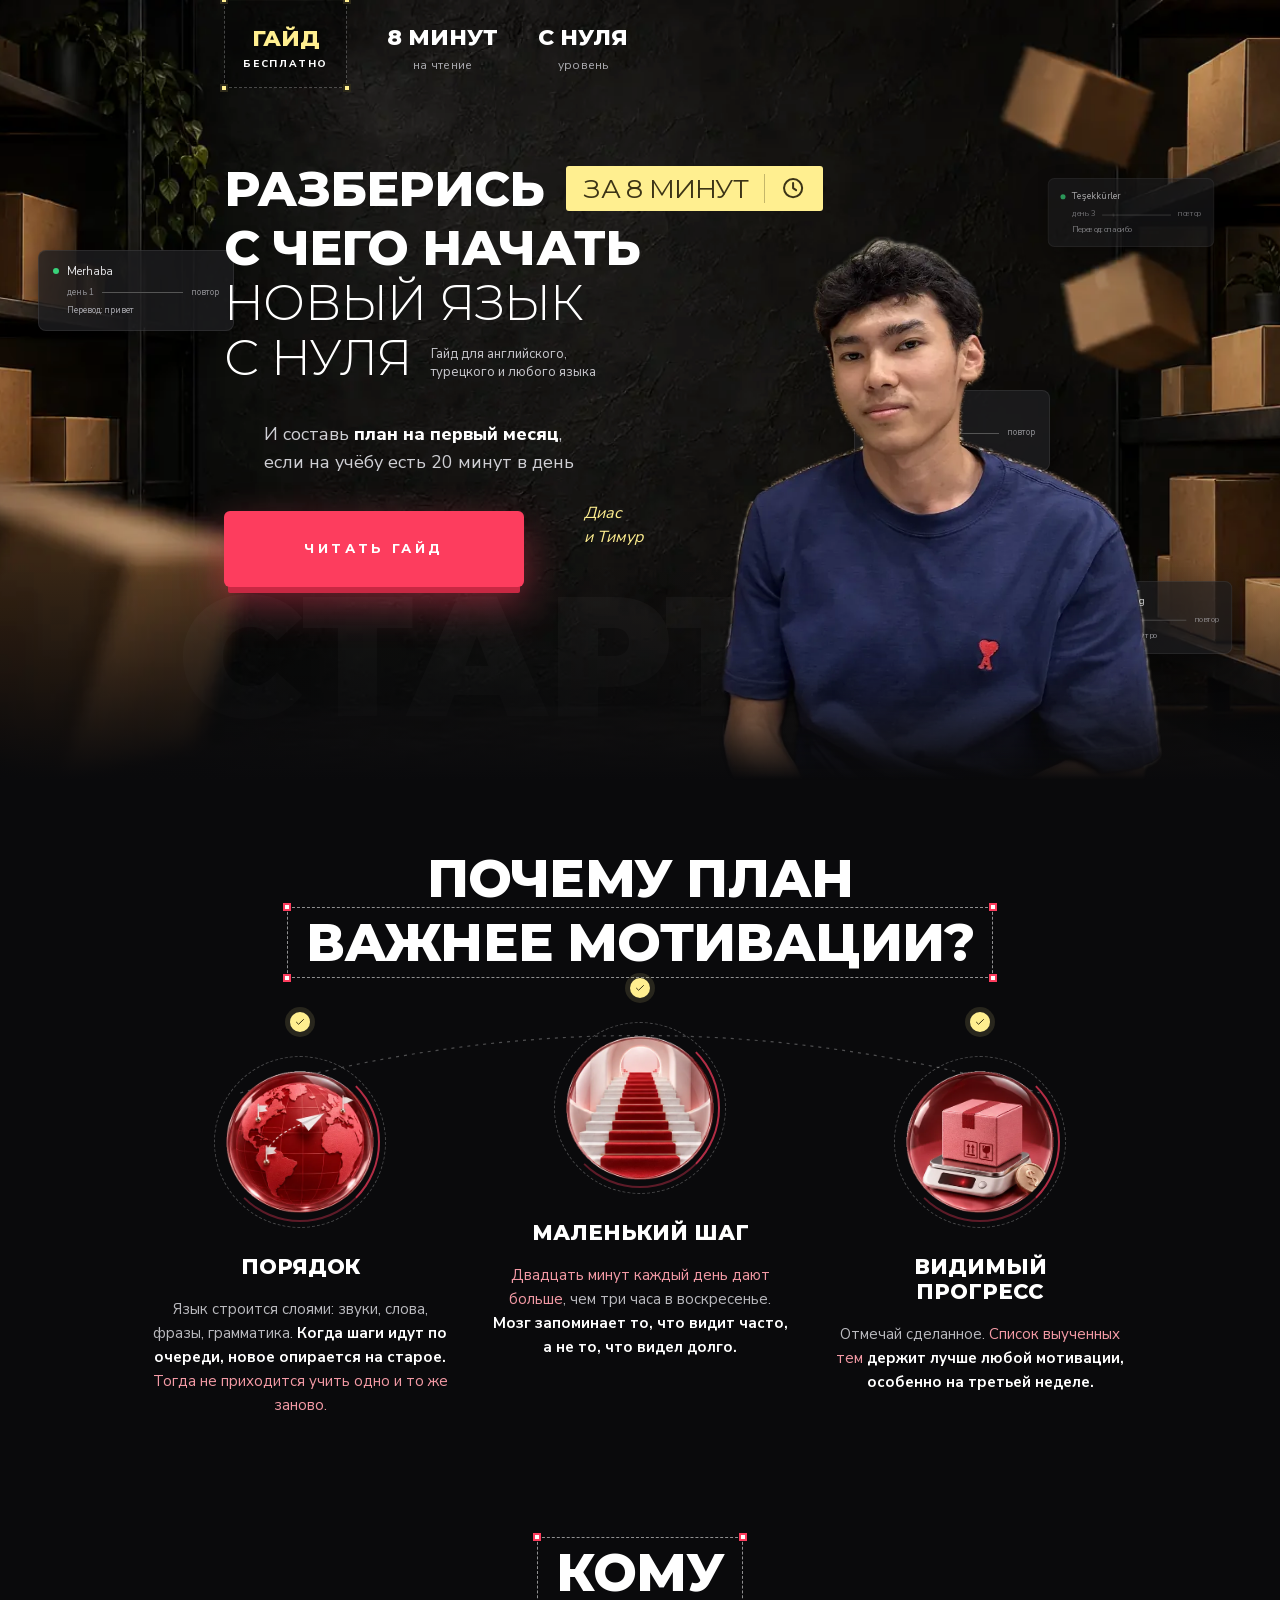
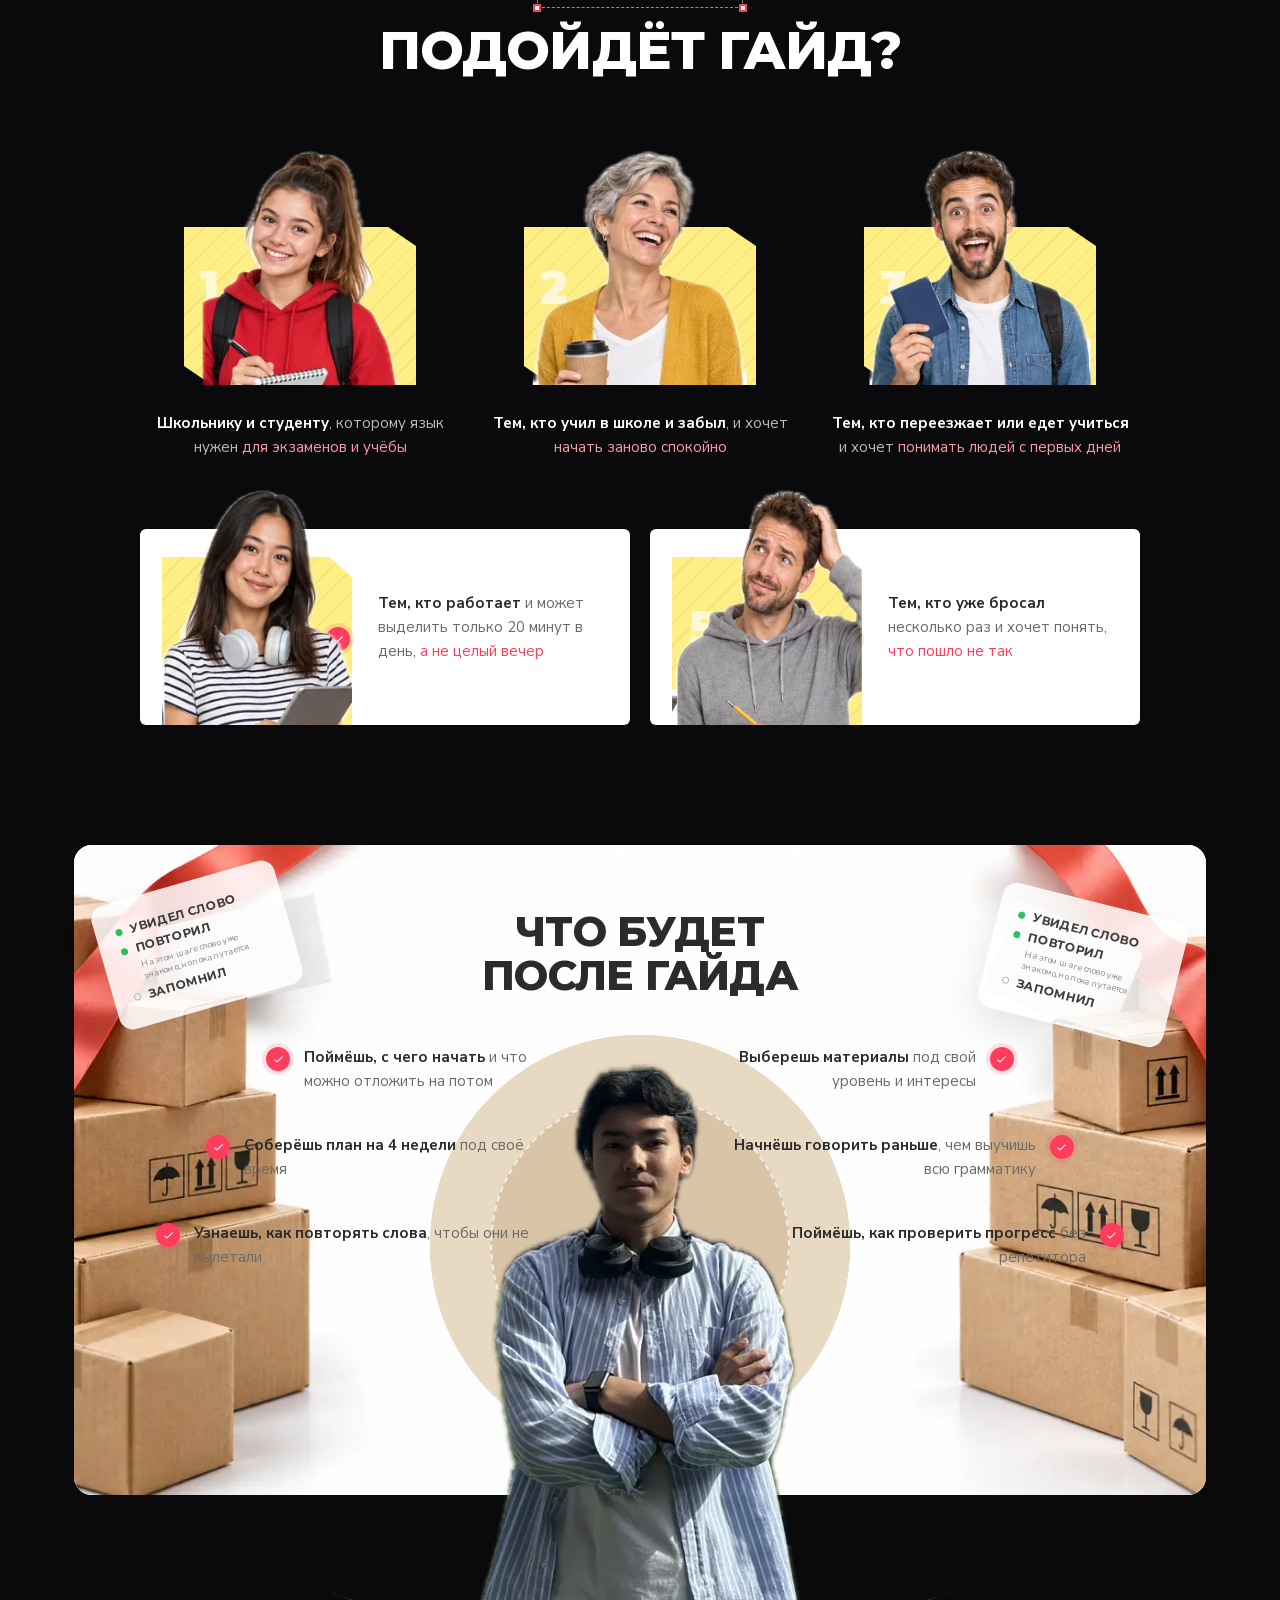
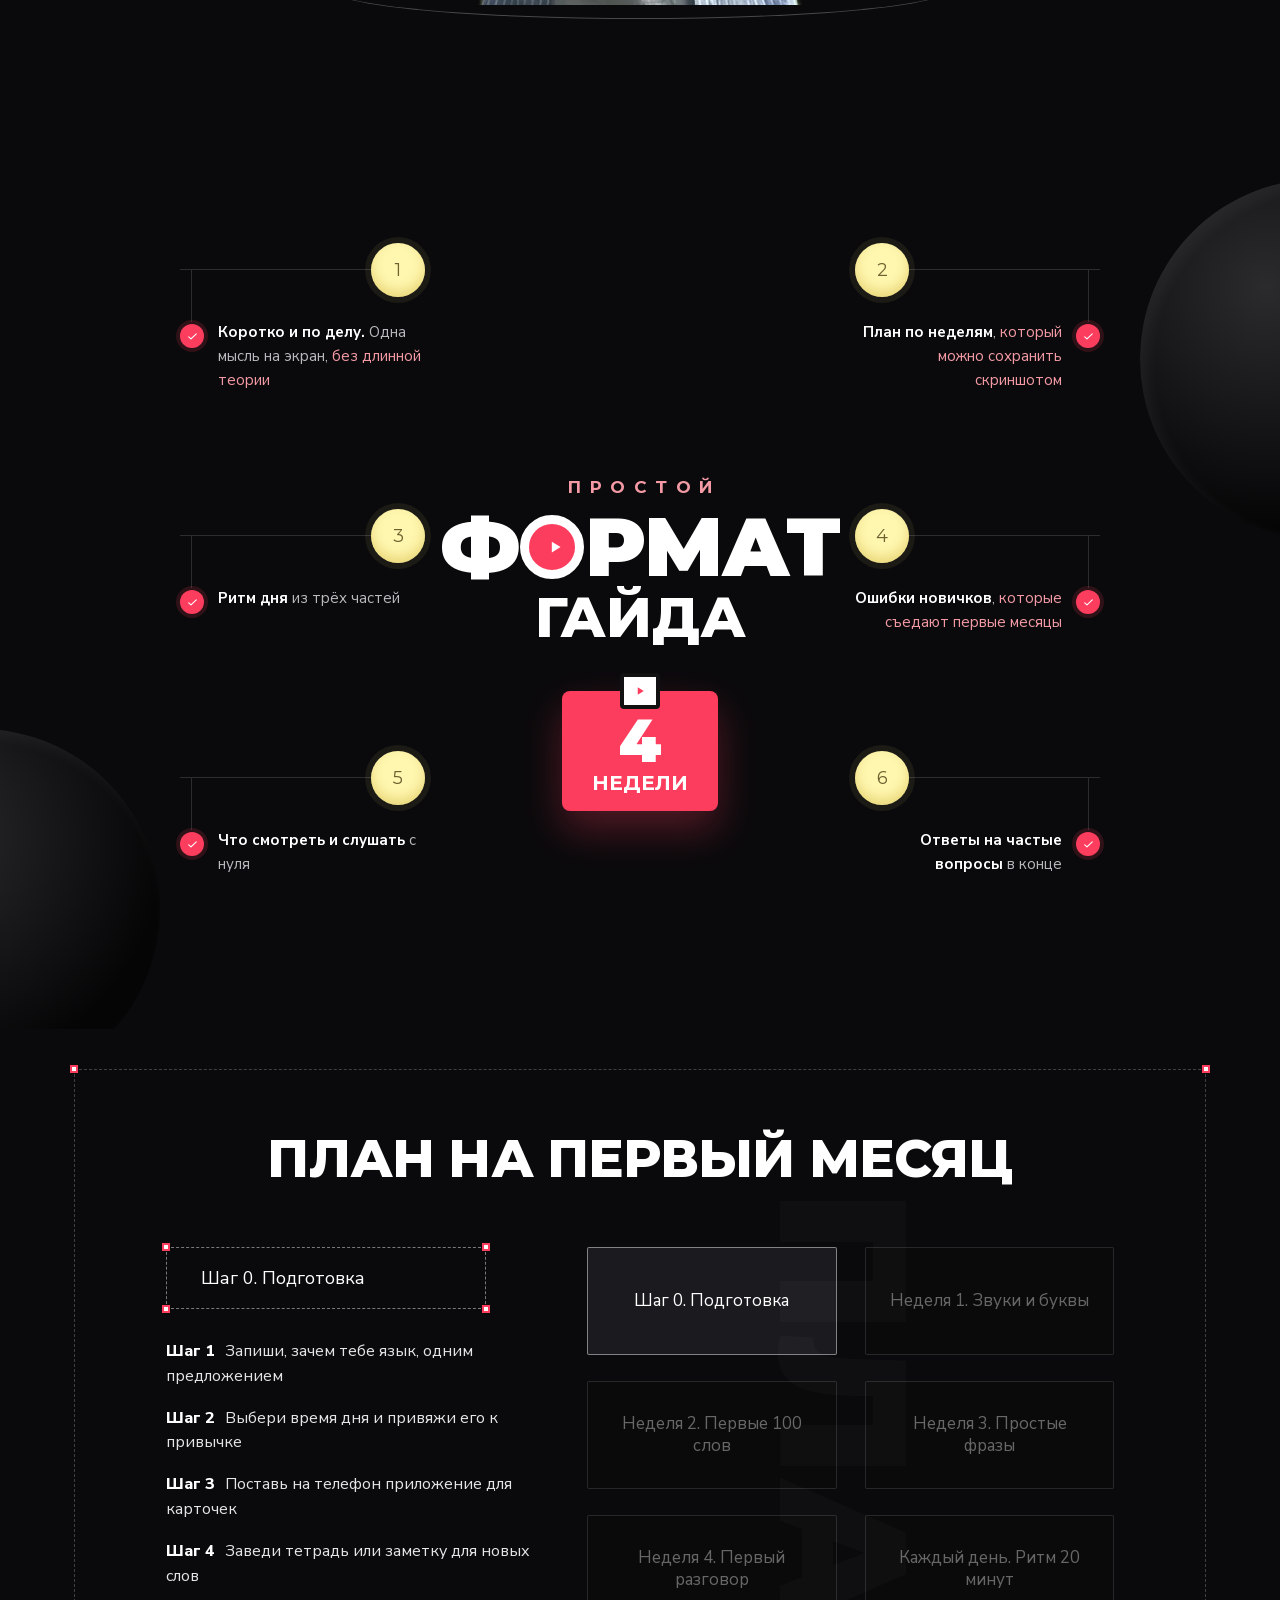
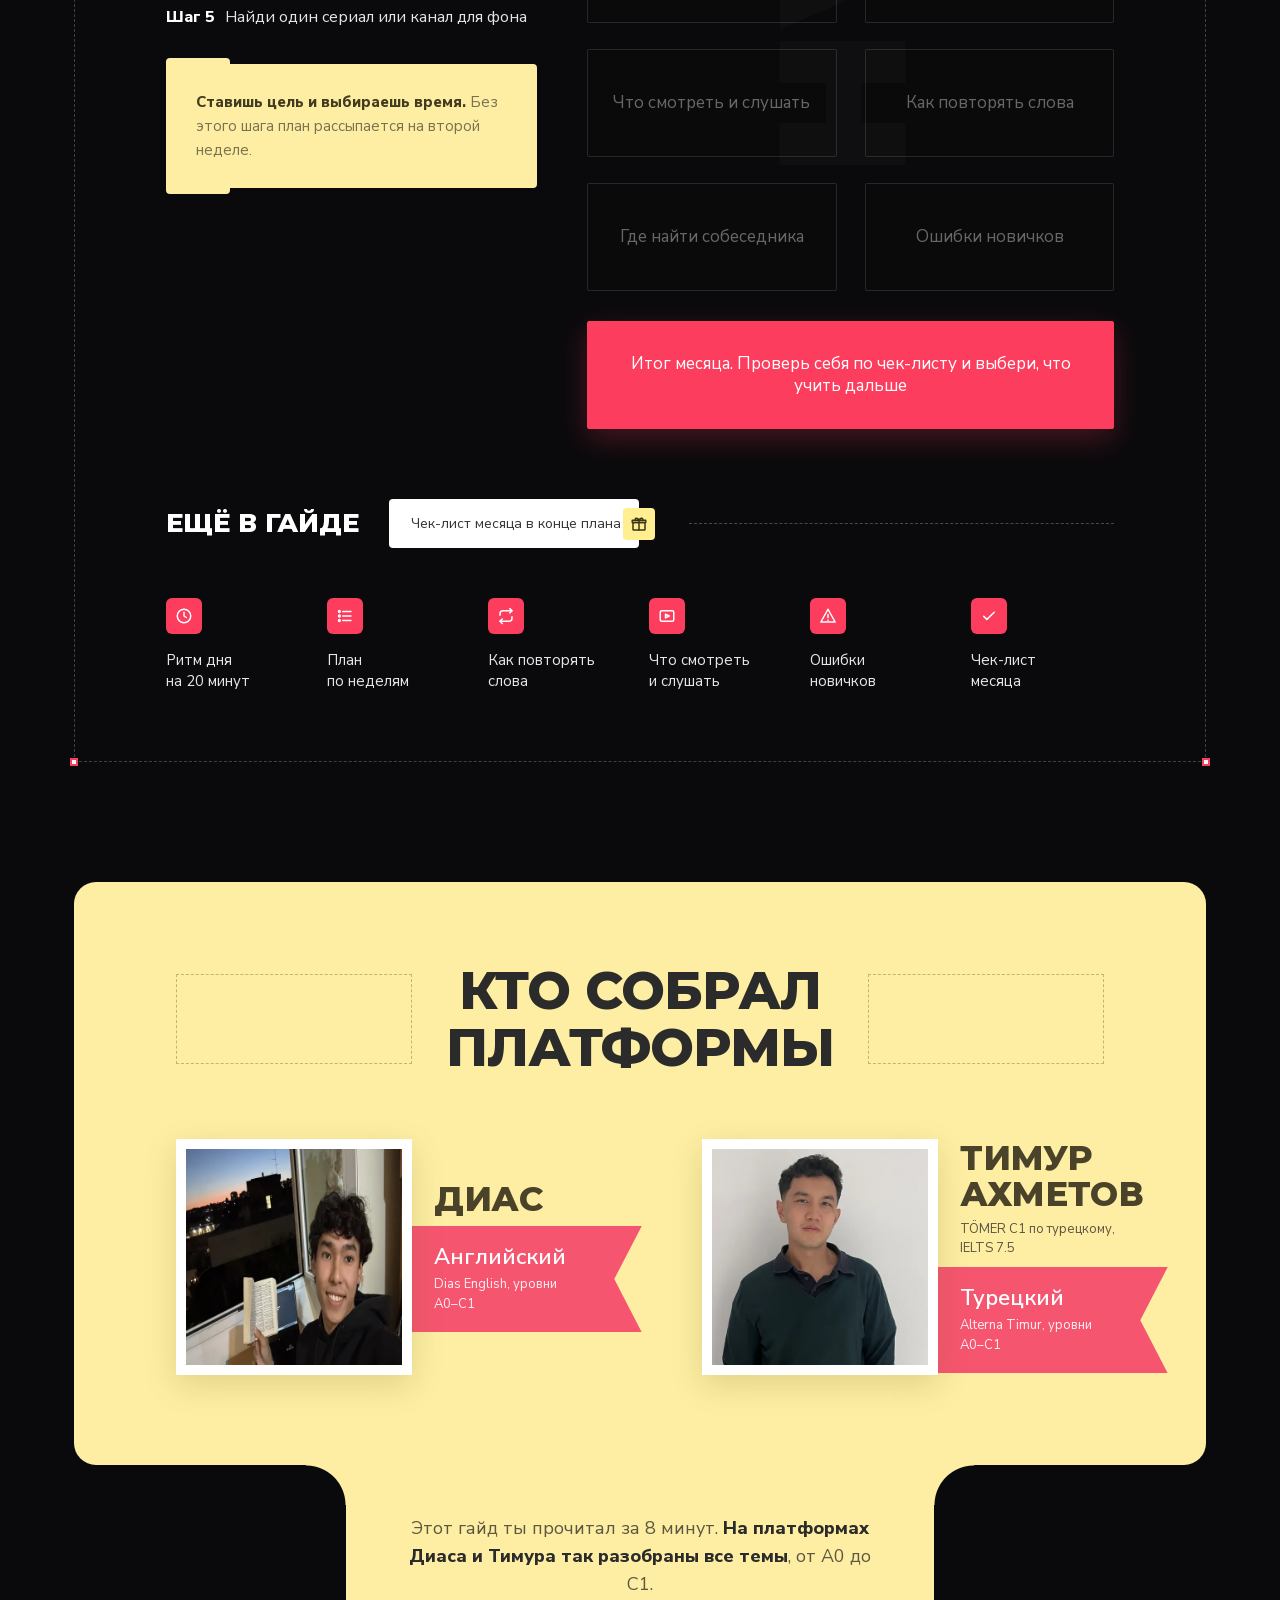
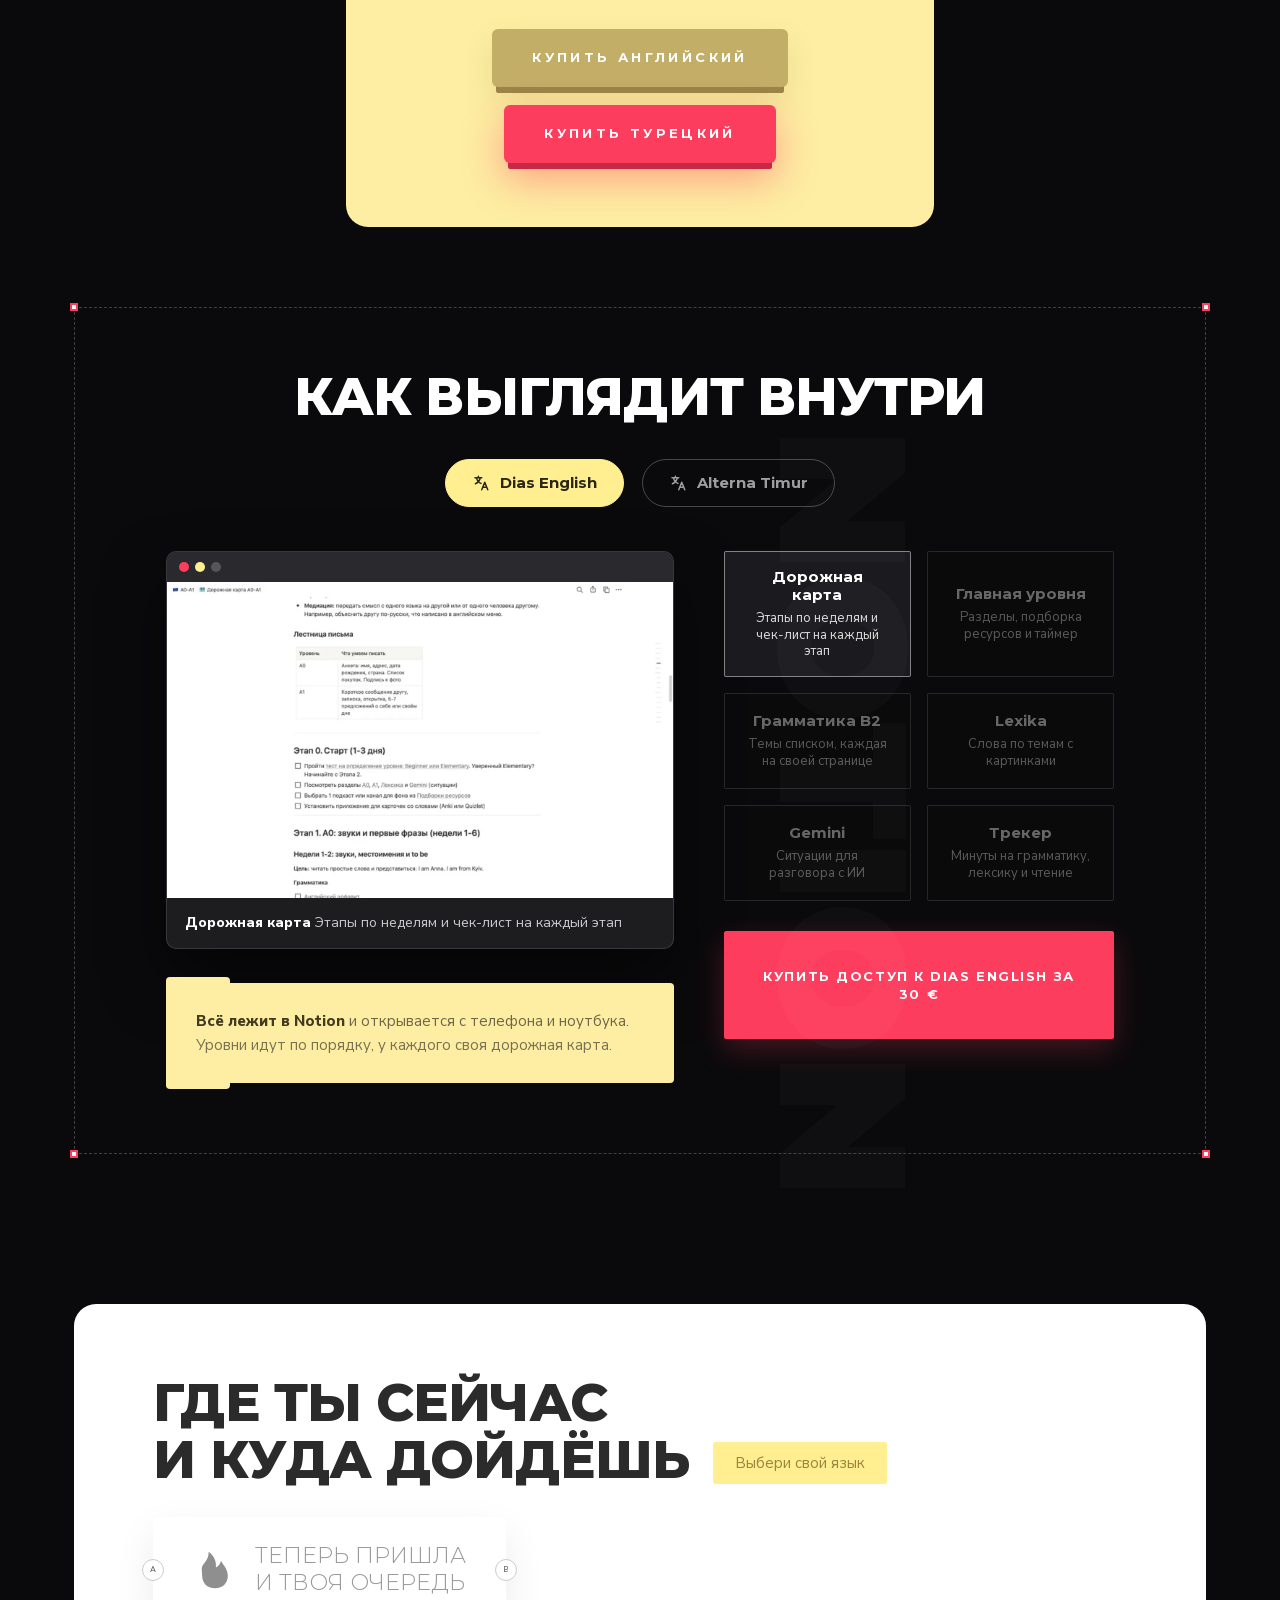
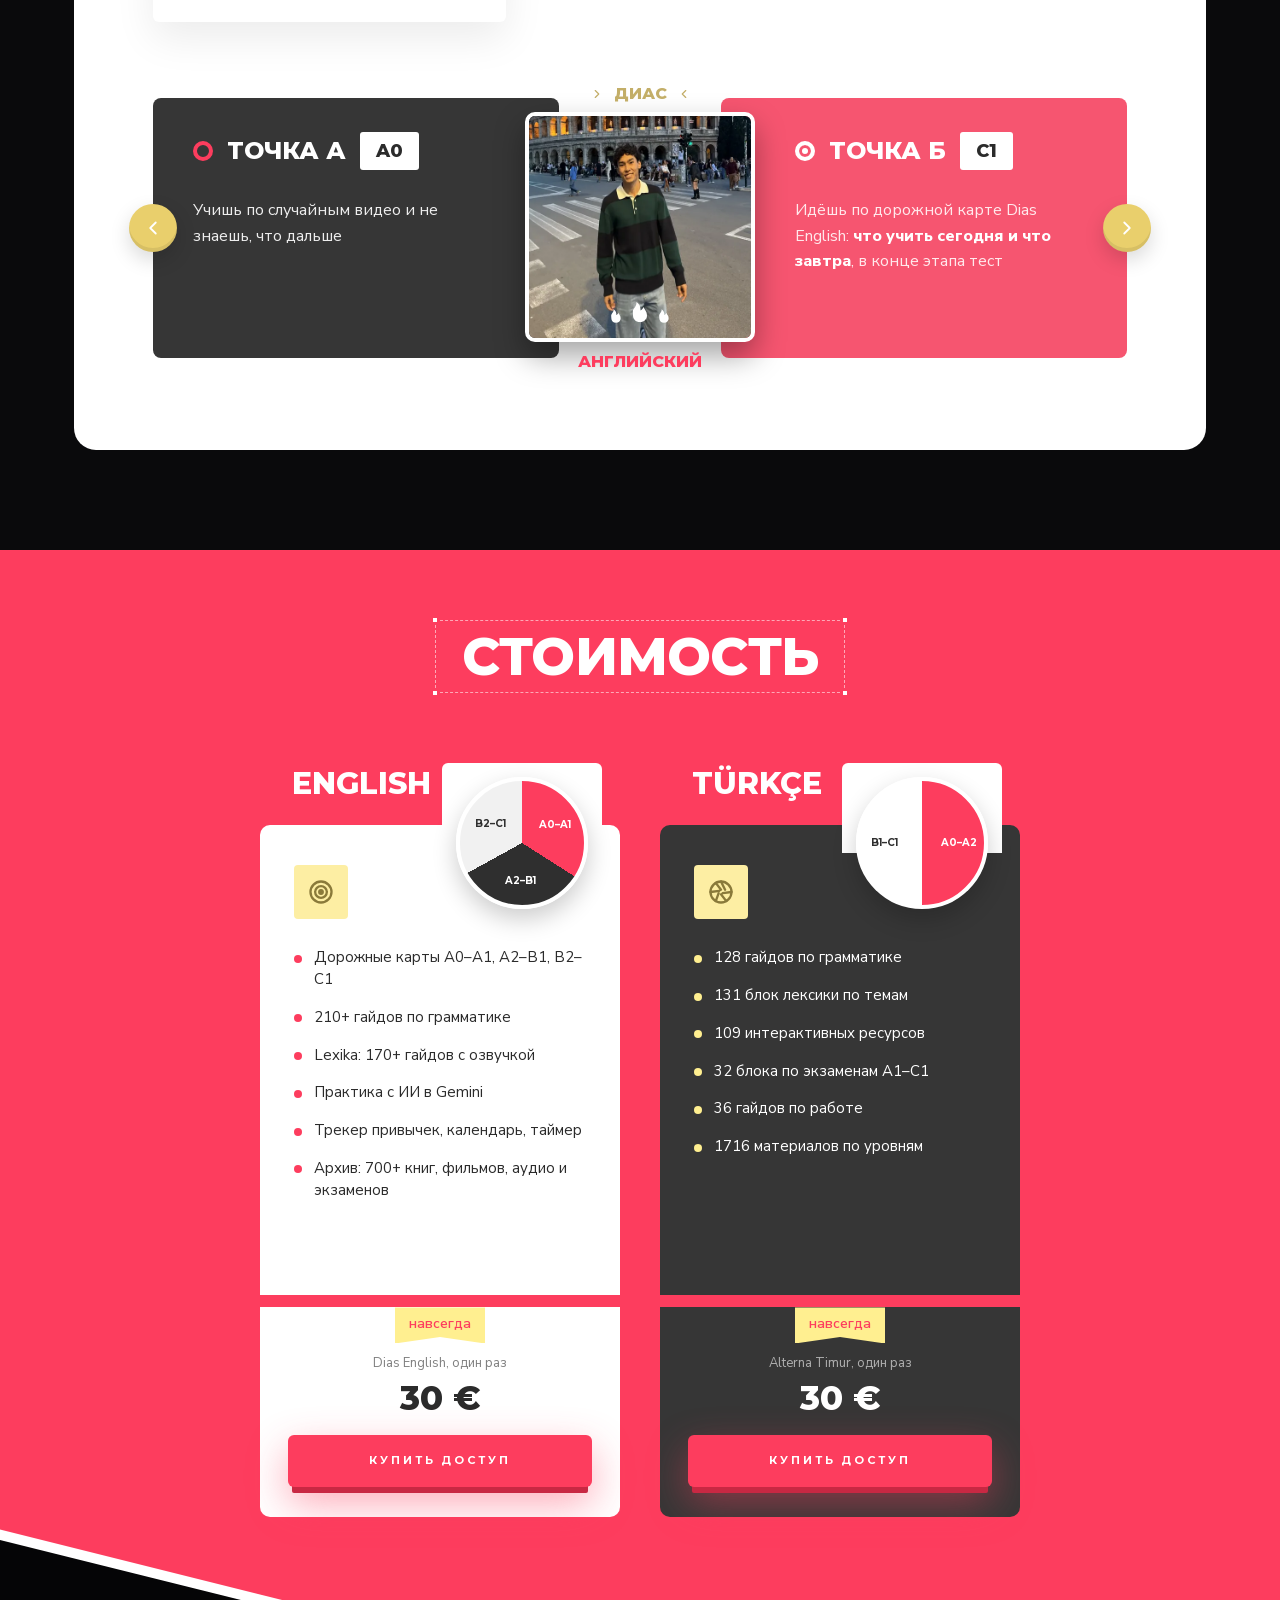
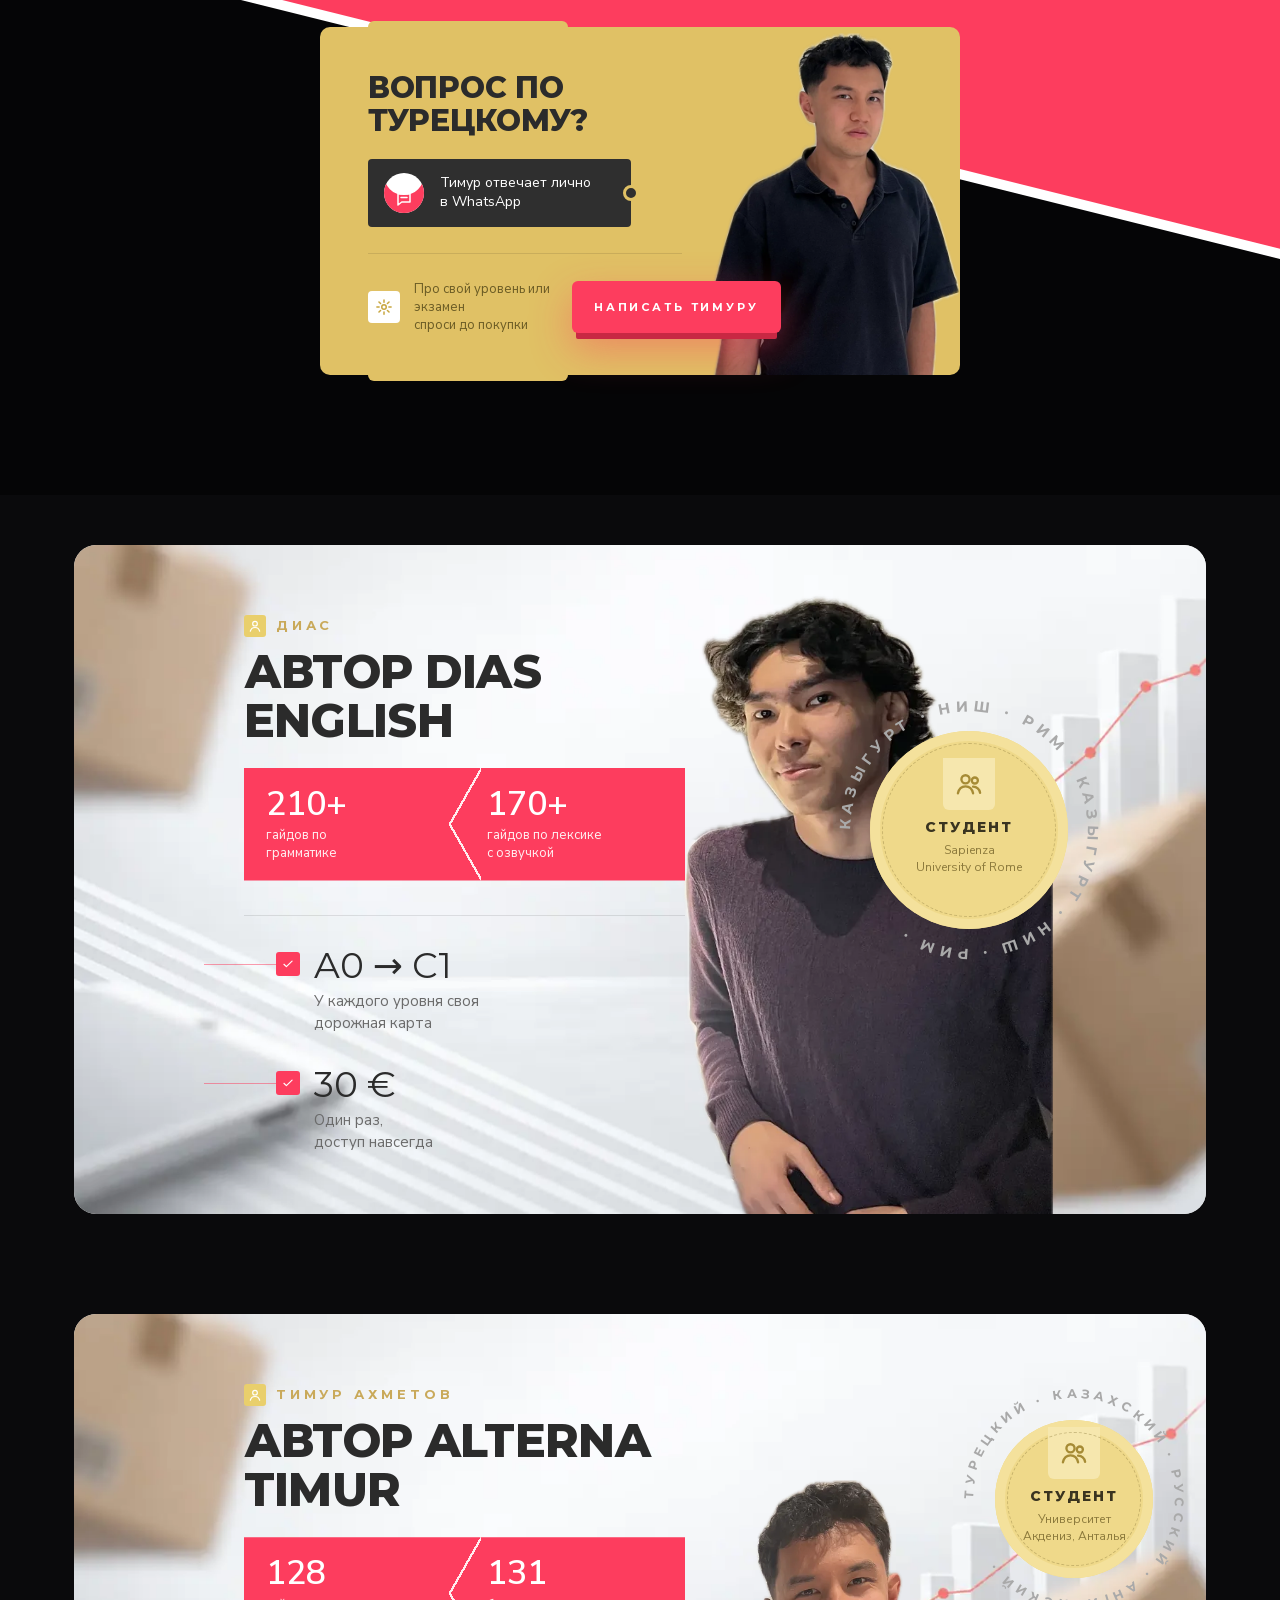
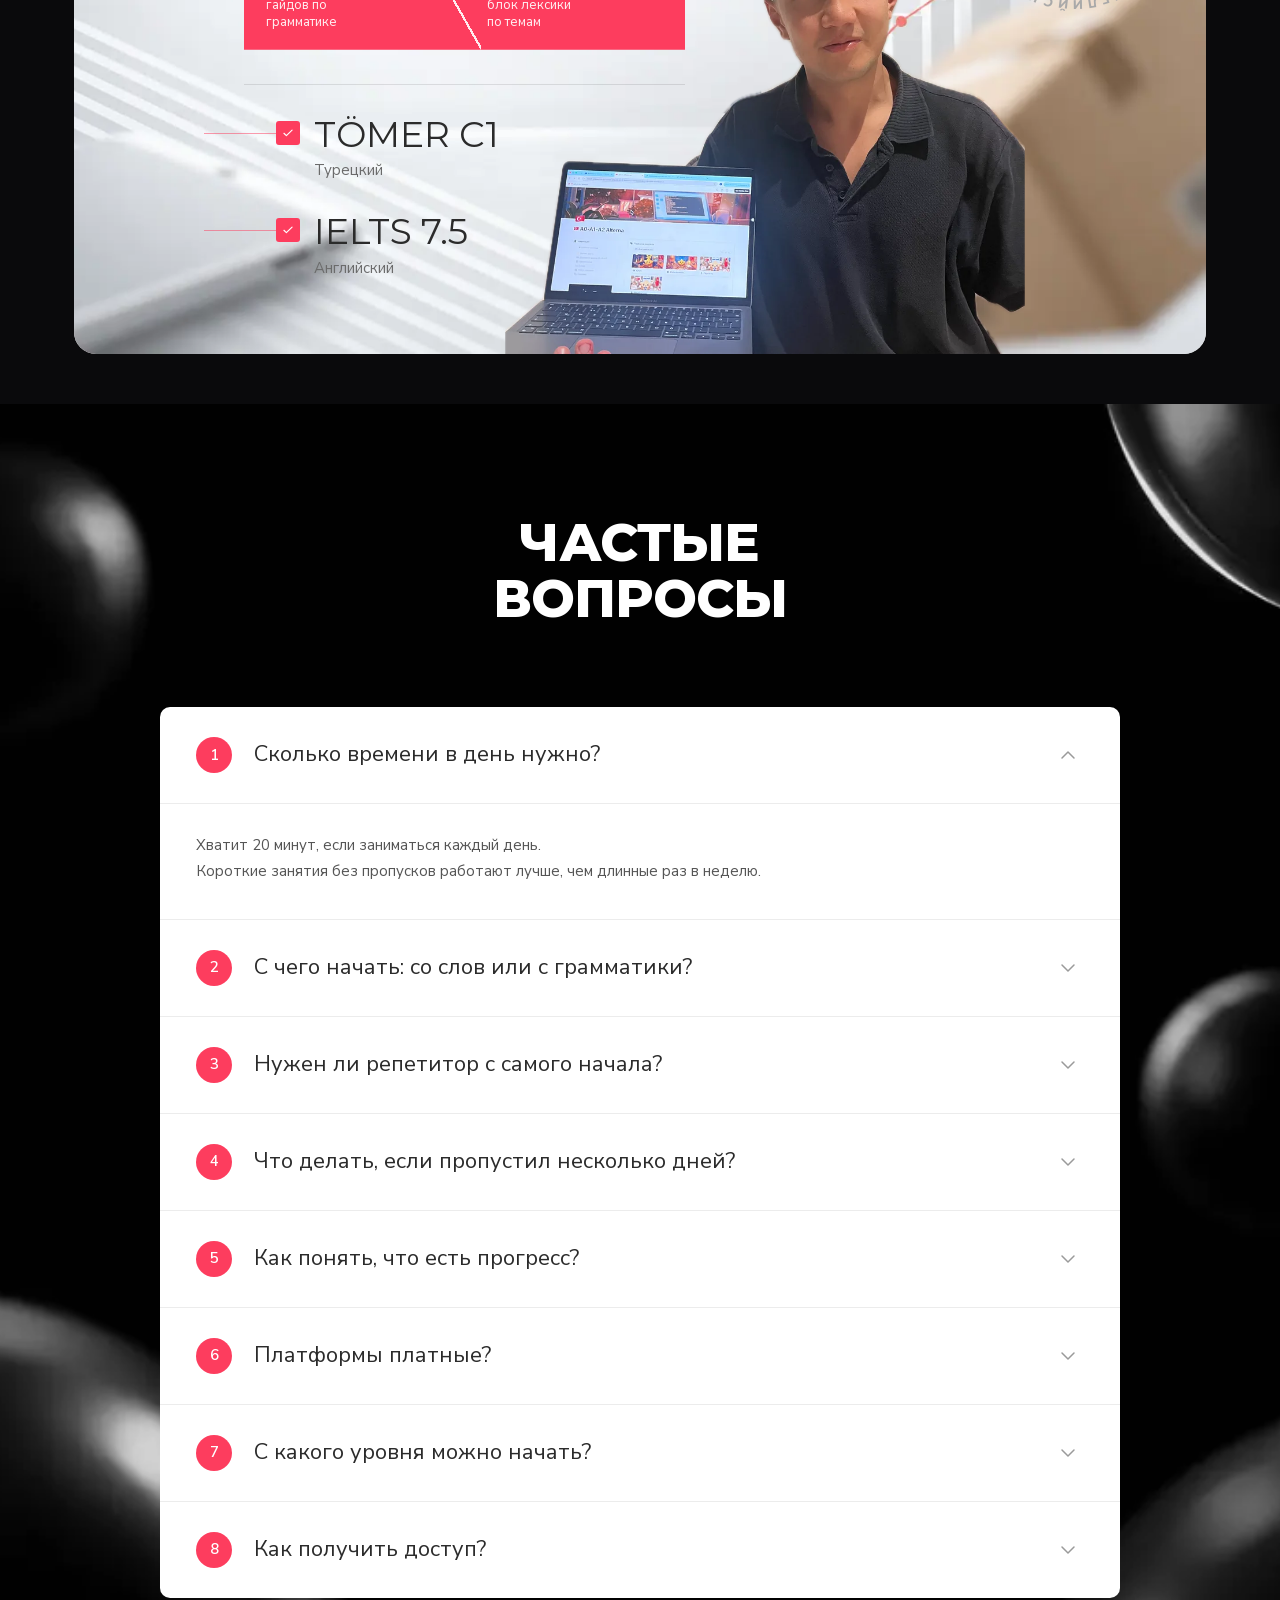
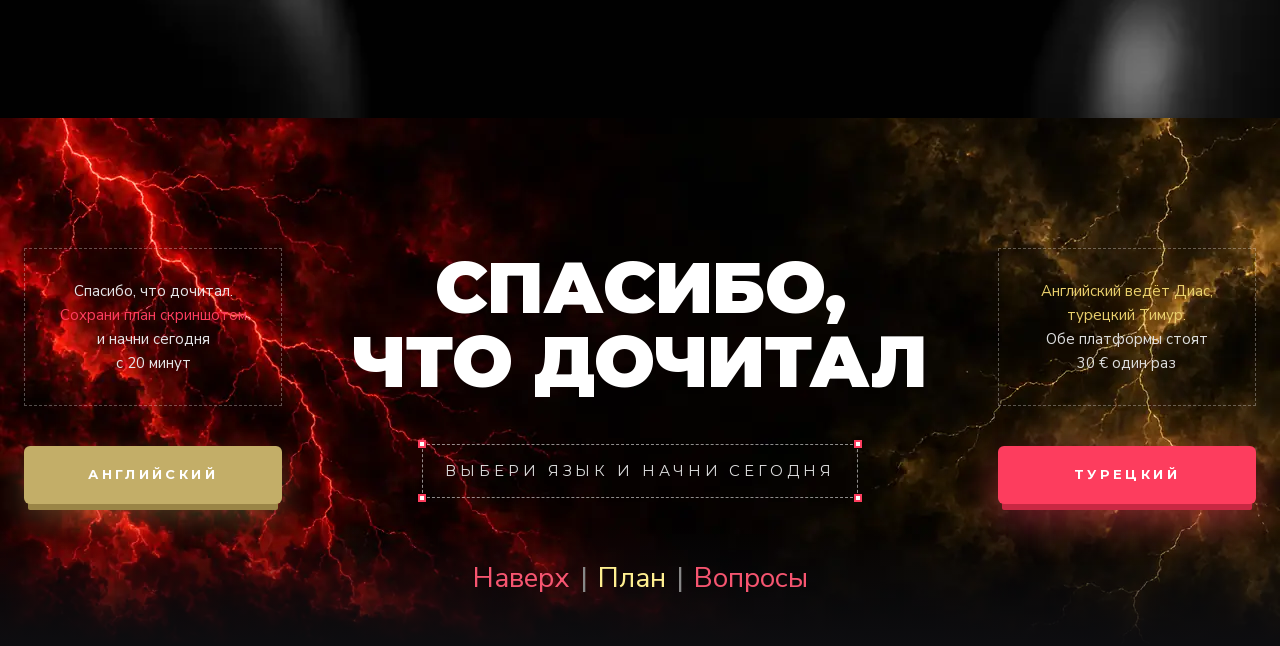
==== index.html @ 44f3247a "Сайт №03: шаблон гайда по дизайну E-commerce, две версии (с рекламой Dias English и Alterna Timur и " ====
<!doctype html>
<html lang="ru">
<head>
<meta charset="utf-8">
<meta name="viewport" content="width=device-width, initial-scale=1, viewport-fit=cover">
<title>С чего начать новый язык с нуля: план на первый месяц</title>
<meta name="description" content="Короткий гайд: с чего начать язык с нуля, план на 4 недели, ритм на 20 минут в день и ошибки новичков.">
<meta name="theme-color" content="#0a0a0c">
<meta property="og:title" content="С чего начать новый язык с нуля">
<meta property="og:description" content="План на первый месяц и ритм на 20 минут в день.">
<meta property="og:image" content="media/hero-bg.webp">
<link rel="icon" href="data:image/svg+xml,%3Csvg xmlns='http://www.w3.org/2000/svg' viewBox='0 0 32 32'%3E%3Crect width='32' height='32' rx='7' fill='%23fd3d5e'/%3E%3Cpath d='M12 9l11 7-11 7z' fill='%23fff'/%3E%3C/svg%3E">
<link rel="preload" href="assets/fonts/Montserrat-800-cyrillic.woff2" as="font" type="font/woff2" crossorigin>
<link rel="preload" href="media/hero-bg.webp" as="image">
<link rel="stylesheet" href="assets/fonts.css">
<link rel="stylesheet" href="assets/style.css">
</head>
<body>
<main id="app"></main>
<noscript><p style="padding:40px;text-align:center">Для этой страницы нужен JavaScript.</p></noscript>
<script>window.SITE_MODE = 'full'; window.SITE_BASE = '';</script>
<script src="content.js" defer></script>
<script src="assets/app.js" defer></script>
</body>
</html>
---- assets/fonts.css ----
@font-face{font-family:'Montserrat';font-style:normal;font-weight:300;font-display:swap;src:url(fonts/Montserrat-300-cyrillic.woff2) format('woff2');unicode-range:U+0301, U+0400-045F, U+0490-0491, U+04B0-04B1, U+2116;}
@font-face{font-family:'Montserrat';font-style:normal;font-weight:300;font-display:swap;src:url(fonts/Montserrat-300-latin.woff2) format('woff2');unicode-range:U+0000-00FF, U+0131, U+0152-0153, U+02BB-02BC, U+02C6, U+02DA, U+02DC, U+0304, U+0308, U+0329, U+2000-206F, U+20AC, U+2122, U+2191, U+2193, U+2212, U+2215, U+FEFF, U+FFFD;}
@font-face{font-family:'Montserrat';font-style:normal;font-weight:400;font-display:swap;src:url(fonts/Montserrat-400-cyrillic.woff2) format('woff2');unicode-range:U+0301, U+0400-045F, U+0490-0491, U+04B0-04B1, U+2116;}
@font-face{font-family:'Montserrat';font-style:normal;font-weight:400;font-display:swap;src:url(fonts/Montserrat-400-latin.woff2) format('woff2');unicode-range:U+0000-00FF, U+0131, U+0152-0153, U+02BB-02BC, U+02C6, U+02DA, U+02DC, U+0304, U+0308, U+0329, U+2000-206F, U+20AC, U+2122, U+2191, U+2193, U+2212, U+2215, U+FEFF, U+FFFD;}
@font-face{font-family:'Montserrat';font-style:normal;font-weight:700;font-display:swap;src:url(fonts/Montserrat-700-cyrillic.woff2) format('woff2');unicode-range:U+0301, U+0400-045F, U+0490-0491, U+04B0-04B1, U+2116;}
@font-face{font-family:'Montserrat';font-style:normal;font-weight:700;font-display:swap;src:url(fonts/Montserrat-700-latin.woff2) format('woff2');unicode-range:U+0000-00FF, U+0131, U+0152-0153, U+02BB-02BC, U+02C6, U+02DA, U+02DC, U+0304, U+0308, U+0329, U+2000-206F, U+20AC, U+2122, U+2191, U+2193, U+2212, U+2215, U+FEFF, U+FFFD;}
@font-face{font-family:'Montserrat';font-style:normal;font-weight:800;font-display:swap;src:url(fonts/Montserrat-800-cyrillic.woff2) format('woff2');unicode-range:U+0301, U+0400-045F, U+0490-0491, U+04B0-04B1, U+2116;}
@font-face{font-family:'Montserrat';font-style:normal;font-weight:800;font-display:swap;src:url(fonts/Montserrat-800-latin.woff2) format('woff2');unicode-range:U+0000-00FF, U+0131, U+0152-0153, U+02BB-02BC, U+02C6, U+02DA, U+02DC, U+0304, U+0308, U+0329, U+2000-206F, U+20AC, U+2122, U+2191, U+2193, U+2212, U+2215, U+FEFF, U+FFFD;}
@font-face{font-family:'Montserrat';font-style:normal;font-weight:900;font-display:swap;src:url(fonts/Montserrat-900-cyrillic.woff2) format('woff2');unicode-range:U+0301, U+0400-045F, U+0490-0491, U+04B0-04B1, U+2116;}
@font-face{font-family:'Montserrat';font-style:normal;font-weight:900;font-display:swap;src:url(fonts/Montserrat-900-latin.woff2) format('woff2');unicode-range:U+0000-00FF, U+0131, U+0152-0153, U+02BB-02BC, U+02C6, U+02DA, U+02DC, U+0304, U+0308, U+0329, U+2000-206F, U+20AC, U+2122, U+2191, U+2193, U+2212, U+2215, U+FEFF, U+FFFD;}
@font-face{font-family:'Nunito Sans';font-style:normal;font-weight:400;font-display:swap;src:url(fonts/NunitoSans-400-cyrillic.woff2) format('woff2');unicode-range:U+0301, U+0400-045F, U+0490-0491, U+04B0-04B1, U+2116;}
@font-face{font-family:'Nunito Sans';font-style:normal;font-weight:400;font-display:swap;src:url(fonts/NunitoSans-400-latin.woff2) format('woff2');unicode-range:U+0000-00FF, U+0131, U+0152-0153, U+02BB-02BC, U+02C6, U+02DA, U+02DC, U+0304, U+0308, U+0329, U+2000-206F, U+20AC, U+2122, U+2191, U+2193, U+2212, U+2215, U+FEFF, U+FFFD;}
@font-face{font-family:'Nunito Sans';font-style:normal;font-weight:600;font-display:swap;src:url(fonts/NunitoSans-600-cyrillic.woff2) format('woff2');unicode-range:U+0301, U+0400-045F, U+0490-0491, U+04B0-04B1, U+2116;}
@font-face{font-family:'Nunito Sans';font-style:normal;font-weight:600;font-display:swap;src:url(fonts/NunitoSans-600-latin.woff2) format('woff2');unicode-range:U+0000-00FF, U+0131, U+0152-0153, U+02BB-02BC, U+02C6, U+02DA, U+02DC, U+0304, U+0308, U+0329, U+2000-206F, U+20AC, U+2122, U+2191, U+2193, U+2212, U+2215, U+FEFF, U+FFFD;}
@font-face{font-family:'Nunito Sans';font-style:normal;font-weight:700;font-display:swap;src:url(fonts/NunitoSans-700-cyrillic.woff2) format('woff2');unicode-range:U+0301, U+0400-045F, U+0490-0491, U+04B0-04B1, U+2116;}
@font-face{font-family:'Nunito Sans';font-style:normal;font-weight:700;font-display:swap;src:url(fonts/NunitoSans-700-latin.woff2) format('woff2');unicode-range:U+0000-00FF, U+0131, U+0152-0153, U+02BB-02BC, U+02C6, U+02DA, U+02DC, U+0304, U+0308, U+0329, U+2000-206F, U+20AC, U+2122, U+2191, U+2193, U+2212, U+2215, U+FEFF, U+FFFD;}
@font-face{font-family:'Nunito Sans';font-style:normal;font-weight:800;font-display:swap;src:url(fonts/NunitoSans-800-cyrillic.woff2) format('woff2');unicode-range:U+0301, U+0400-045F, U+0490-0491, U+04B0-04B1, U+2116;}
@font-face{font-family:'Nunito Sans';font-style:normal;font-weight:800;font-display:swap;src:url(fonts/NunitoSans-800-latin.woff2) format('woff2');unicode-range:U+0000-00FF, U+0131, U+0152-0153, U+02BB-02BC, U+02C6, U+02DA, U+02DC, U+0304, U+0308, U+0329, U+2000-206F, U+20AC, U+2122, U+2191, U+2193, U+2212, U+2215, U+FEFF, U+FFFD;}
---- assets/style.css ----
/* Сайт №03. Цвета и шрифты меняются здесь, в :root */
:root {
  --red: #fd3d5e;
  --red-2: #f65570;
  --red-deep: #e8304f;
  --yellow: #ffef90;
  --yellow-soft: #fdeea3;
  --yellow-cube: #fdee86;
  --gold: #c3ae68;
  --gold-2: #e0c165;
  --gold-text: #9a843e;
  --bg: #0a0a0c;
  --bg-2: #111114;
  --card-dark: #363636;
  --ink: #2b2b2b;
  --ink-2: #6b6b6b;
  --muted: #b9b9be;
  --pink: #f39aa5;
  --white: #fff;
  --line: rgba(255, 255, 255, .14);
  --f-head: 'Montserrat', 'Arial Black', system-ui, sans-serif;
  --f-body: 'Nunito Sans', system-ui, -apple-system, 'Segoe UI', sans-serif;
  --radius: 18px;
  --wrap: 1180px;
  --ease: cubic-bezier(.22, .61, .36, 1);
}

*, *::before, *::after { box-sizing: border-box; }
html { -webkit-text-size-adjust: 100%; scroll-padding-top: 16px; }
body {
  margin: 0; background: var(--bg); color: var(--white);
  font: 400 16px/1.55 var(--f-body);
  -webkit-font-smoothing: antialiased; overflow-x: hidden;
}
img { max-width: 100%; height: auto; display: block; }
a { color: inherit; text-decoration: none; }
a:hover, a:focus { text-decoration: none; }
button { font: inherit; color: inherit; cursor: pointer; }
p, h1, h2, h3, ul { margin: 0; }
ul { padding: 0; list-style: none; }
b { font-weight: 800; }
em.hl { font-style: normal; color: var(--pink); }
p, li { hyphens: auto; -webkit-hyphens: auto; overflow-wrap: break-word; }
:focus-visible { outline: 2px solid var(--yellow); outline-offset: 3px; border-radius: 6px; }

[hidden] { display: none !important; }
.wrap { width: 100%; max-width: var(--wrap); margin: 0 auto; padding: 0 24px; position: relative; }
.dark { background: var(--bg); }
.center { text-align: center; }
.ic { width: 1em; height: 1em; fill: none; stroke: currentColor; stroke-width: 2; stroke-linecap: round; stroke-linejoin: round; flex: none; }

/* Заголовки */
.h2 {
  font: 800 clamp(30px, 4.1vw, 54px)/1.08 var(--f-head);
  text-transform: uppercase; letter-spacing: -.015em; color: var(--white);
}
.h2.ink { color: var(--ink); }

/* Пунктирная рамка с маркерами по углам (как выделение в Figma) */
.framed { position: relative; display: inline-block; padding: .12em .34em; border: 1px dashed rgba(255, 255, 255, .55); }
.ink .framed, .framed.ink { border-color: rgba(0, 0, 0, .35); }
.h { position: absolute; width: 8px; height: 8px; background: #fff; border: 2px solid var(--red); }
.hA { left: -5px; top: -5px; } .hB { right: -5px; top: -5px; } .hC { left: -5px; bottom: -5px; } .hD { right: -5px; bottom: -5px; }

/* Кнопки */
.btn {
  display: inline-flex; align-items: center; justify-content: center; text-align: center;
  min-height: 58px; padding: 0 40px; border-radius: 6px;
  font: 700 13px/1.2 var(--f-head); letter-spacing: .26em; text-transform: uppercase;
  transition: transform .25s var(--ease), box-shadow .25s var(--ease), background-color .25s var(--ease), filter .25s var(--ease);
}
.btn span { display: block; }
.btn-red { background: var(--red); color: #fff; box-shadow: 0 10px 0 -4px #c82843, 0 16px 40px rgba(253, 61, 94, .45); }
.btn-red:hover { transform: translateY(-3px); background: #ff5270; box-shadow: 0 13px 0 -4px #c82843, 0 22px 48px rgba(253, 61, 94, .55); }
.btn-gold { background: var(--gold); color: #fff; box-shadow: 0 10px 0 -4px #9a8546, 0 14px 30px rgba(195, 174, 104, .3); }
.btn-gold:hover { transform: translateY(-3px); background: #d2bd77; box-shadow: 0 13px 0 -4px #9a8546, 0 20px 38px rgba(195, 174, 104, .4); }
.btn:active { transform: translateY(1px); }
.btn-big { min-height: 76px; min-width: 300px; }
.btn-sm { min-height: 52px; padding: 0 22px; font-size: 11px; }
.btn-wide { width: 100%; }
.btn-row { display: flex; flex-wrap: wrap; gap: 18px 22px; justify-content: center; }

/* Появление */
.reveal { opacity: 0; transform: translateY(26px); transition: opacity .7s var(--ease) var(--d, 0s), transform .7s var(--ease) var(--d, 0s); }
.reveal.in { opacity: 1; transform: none; }

/* ============ 1. Первый экран ============ */
.hero { position: relative; min-height: 780px; overflow: hidden; background: #0b0b0d; isolation: isolate; }
.hero-bg { position: absolute; inset: 0; z-index: -2; }
.hero-bg img { width: 100%; height: 100%; object-fit: cover; object-position: center; filter: brightness(.82); }
.hero::after { content: ''; position: absolute; left: 0; right: 0; bottom: 0; height: 220px; z-index: -1; background: linear-gradient(transparent, var(--bg)); }
.hero-word { position: absolute; left: 14%; bottom: 40px; z-index: -1; font: 900 170px/1 var(--f-head); text-transform: uppercase; color: rgba(255, 255, 255, .04); letter-spacing: -.02em; white-space: nowrap; }
.hero-in { padding-top: 0; z-index: 2; }
.chips { display: flex; gap: 40px; align-items: center; margin-left: 150px; }
.chip { display: flex; flex-direction: column; align-items: center; padding: 26px 0 14px; text-align: center; }
.chip b { font: 800 22px/1.1 var(--f-head); text-transform: uppercase; color: #fff; }
.chip small { font-size: 12px; color: #a9a9ae; margin-top: 6px; letter-spacing: .02em; }
.chip.framed { padding: 26px 18px 14px; border-color: rgba(255, 255, 255, .25); border-top: 0; background: rgba(0, 0, 0, .35); }
.chip.framed b { color: var(--yellow); }
.chip.framed small { color: #fff; letter-spacing: .18em; text-transform: uppercase; font-size: 10px; font-weight: 800; }
.chip.framed .h { background: var(--yellow); border-color: #2d2a1a; }
.hero-title { margin: 72px 0 0 150px; font: 300 clamp(34px, 3.85vw, 56px)/1.12 var(--f-head); text-transform: uppercase; letter-spacing: -.015em; }
.hero-line { display: block; position: relative; }
.hero-title b { font-weight: 800; }
.hero-first { display: flex; align-items: center; gap: 22px; margin-bottom: 4px; }
.badge {
  display: inline-flex; align-items: center; gap: 16px; padding: 8px 18px; border-radius: 3px;
  background: var(--yellow); color: #3c3416; font: 400 clamp(22px, 2.1vw, 31px)/1.1 var(--f-head); text-transform: uppercase;
}
.badge .ic { font-size: .9em; }
.badge-sep { width: 1px; align-self: stretch; background: rgba(60, 52, 22, .3); }
.hero-note { position: absolute; left: calc(100% + 18px); bottom: .35em; width: 230px; font: 400 13px/1.4 var(--f-body); text-transform: none; letter-spacing: 0; color: #c7c7cc; }
.hero-line:last-child { display: inline-block; }
.hero-sub { margin: 34px 0 0 190px; font-size: 18px; line-height: 1.6; color: #cfcfd4; max-width: 470px; }
.hero-sub b { color: #fff; }
.hero-cta { display: flex; align-items: flex-start; gap: 60px; margin: 34px 0 0 150px; }
.sign { margin-top: -10px; font: italic 400 16px/1.5 var(--f-body); color: var(--yellow); }
.sign br + * { margin-left: 20px; }
.hero-person { position: absolute; bottom: 0; left: 56%; width: min(500px, 35vw); z-index: 1; }
.hero-person img { width: 100%; -webkit-mask-image: linear-gradient(#000 78%, transparent); mask-image: linear-gradient(#000 78%, transparent); }
.fcard {
  position: absolute; z-index: 1; width: 196px; padding: 12px 14px; border-radius: 8px;
  background: rgba(30, 30, 32, .78); border: 1px solid rgba(255, 255, 255, .08);
  font-size: 11px; color: #e7e7ea; box-shadow: 0 14px 30px rgba(0, 0, 0, .45);
}
.fcard p { display: flex; align-items: center; gap: 8px; }
.fcard .dot { width: 6px; height: 6px; border-radius: 50%; background: #39d27a; }
.fc-sub { margin: 6px 0 4px 14px; color: #8e8e93; font-size: 9px; }
.fc-line { flex: 1; height: 1px; background: #555; }
.fc-tr { margin-left: 14px; color: #a7a7ad; font-size: 9px; }
.fcard-1 { left: 3%; top: 32%; }
.fcard-2 { right: 18%; top: 50%; }
.fcard-3 { right: 4%; top: 22%; transform: scale(.85); opacity: .7; }
.fcard-4 { right: 3%; top: 74%; transform: scale(.9); opacity: .85; }

/* ============ 2. Почему ============ */
.why { padding: 70px 0 60px; position: relative; }
.why-arc { width: min(820px, 80%); margin: 40px auto 0; height: 80px; }
.why-arc svg { width: 100%; height: 100%; }
.why-arc path { fill: none; stroke: rgba(255, 255, 255, .28); stroke-width: 1.2; stroke-dasharray: 3 5; vector-effect: non-scaling-stroke; }
.why-list { display: grid; grid-template-columns: repeat(3, 1fr); gap: 40px; max-width: 980px; margin: -86px auto 0; }
.why-item { text-align: center; position: relative; padding-top: 30px; }
.why-item:nth-child(2) { margin-top: -34px; }
.why-dot { position: absolute; top: 0; left: 50%; transform: translateX(-50%); width: 20px; height: 20px; border-radius: 50%; background: var(--yellow); color: #3c3416; display: grid; place-items: center; font-size: 12px; box-shadow: 0 0 0 5px rgba(255, 239, 144, .12); }
.why-circle { width: 172px; height: 172px; margin: 14px auto 26px; border-radius: 50%; padding: 12px; position: relative; transition: transform .4s var(--ease); }
.why-circle::before { content: ''; position: absolute; inset: 0; border-radius: 50%; border: 1px dashed rgba(255, 255, 255, .25); }
.why-circle::after { content: ''; position: absolute; inset: 6px; border-radius: 50%; border: 2px solid transparent; border-right-color: rgba(253, 61, 94, .7); border-bottom-color: rgba(253, 61, 94, .35); }
.why-circle img { width: 100%; height: 100%; object-fit: contain; }
.why-item:hover .why-circle { transform: translateY(-6px) rotate(-4deg); }
.why-item h3 { font: 800 21px/1.2 var(--f-head); text-transform: uppercase; margin-bottom: 18px; }
.why-item p { font-size: 15px; line-height: 1.6; color: var(--muted); max-width: 300px; margin: 0 auto; }
.why-item p b { color: #fff; font-weight: 700; }

/* ============ 3. Кому подойдёт ============ */
.who { padding: 60px 0 90px; }
.who .h2 .framed { margin-bottom: 14px; }
.who-top { display: grid; grid-template-columns: repeat(3, 1fr); gap: 40px; max-width: 980px; margin: 70px auto 0; }
.who-item { text-align: center; }
.who-item p { font-size: 15px; line-height: 1.6; color: var(--muted); margin-top: 26px; }
.who-item p b, .who-card p b { color: #fff; font-weight: 700; }
.cube { position: relative; width: 232px; height: 236px; margin: 0 auto; }
.cube::before {
  content: ''; position: absolute; left: 0; right: 0; bottom: 0; height: 158px;
  background: repeating-linear-gradient(135deg, var(--yellow-cube) 0 14px, #f8e57a 14px 16px);
  clip-path: polygon(0 0, 88% 0, 100% 12%, 100% 100%, 12% 100%, 0 88%);
  transition: transform .4s var(--ease);
}
.cube-n { position: absolute; left: 16px; bottom: 74px; z-index: 1; font: 900 46px/1 var(--f-head); color: rgba(255, 255, 255, .65); }
.cube-img { position: absolute; left: 50%; bottom: 0; transform: translateX(-50%); height: 236px; width: auto; z-index: 2; transition: transform .4s var(--ease); }
.who-item:hover .cube-img, .who-card:hover .cube-img { transform: translateX(-50%) translateY(-6px); }
.who-bottom { display: grid; grid-template-columns: 1fr 1fr; gap: 20px; max-width: 1000px; margin: 70px auto 0; }
.who-card {
  display: flex; align-items: center; gap: 26px; position: relative; background: #fff; color: var(--ink-2);
  border-radius: 6px; padding: 0 30px 0 22px; min-height: 196px;
  transition: transform .3s var(--ease), box-shadow .3s var(--ease);
}
.who-card:hover { transform: translateY(-4px); box-shadow: 0 20px 40px rgba(0, 0, 0, .35); }
.who-card .cube { width: 190px; height: 236px; flex: none; margin-top: -40px; }
.who-card .cube::before { height: 168px; }
.who-card .cube-img { height: 236px; }
.who-card p { font-size: 15px; line-height: 1.6; }
.who-card p b { color: var(--ink); }
.who-card em.hl { color: var(--red); }
.ck { width: 24px; height: 24px; border-radius: 50%; background: var(--red); color: #fff; display: grid; place-items: center; font-size: 13px; flex: none; box-shadow: 0 0 0 4px rgba(253, 61, 94, .15); }
.who-card .ck { position: absolute; left: 186px; top: 50%; }

/* ============ 4. Результат ============ */
.result { background: var(--bg); padding: 30px 0 120px; }
.res-panel { position: relative; border-radius: var(--radius); background: #fff; min-height: 650px; padding: 64px 40px 0; isolation: isolate; }
.res-bg { position: absolute; inset: 0; width: 100%; height: 100%; object-fit: cover; border-radius: var(--radius); z-index: -1; }
.res-panel .h2 { position: relative; z-index: 2; font-size: clamp(28px, 3.2vw, 44px); }
.res-list { position: absolute; top: 200px; width: 280px; display: grid; gap: 40px; z-index: 3; }
.res-left { left: 17%; }
.res-right { right: 17%; text-align: right; }
.res-item { display: flex; gap: 14px; align-items: flex-start; font-size: 15px; line-height: 1.6; color: var(--ink-2); }
.res-item b { color: var(--ink); font-weight: 700; }
.res-right .res-item { flex-direction: row-reverse; }
.res-l2 { margin-left: -60px; } .res-l3 { margin-left: -110px; }
.res-r2 { margin-right: -60px; } .res-r3 { margin-right: -110px; }
.res-item .ck { margin-top: 2px; }
.res-person { position: absolute; left: 50%; bottom: -110px; transform: translateX(-50%); width: 330px; z-index: 2; }
.res-person img { width: 100%; position: relative; z-index: 1; }
.res-halo { position: absolute; left: 50%; bottom: 150px; transform: translateX(-50%); width: 420px; height: 420px; border-radius: 50%; background: #d9c4a8; box-shadow: inset 0 0 0 60px #e8d9c2; }
.res-halo::after { content: ''; position: absolute; inset: 60px; border-radius: 50%; border: 2px dashed rgba(255, 255, 255, .7); }
.res-arc { width: 620px; max-width: 80%; height: 60px; margin: 64px auto 0; border-bottom: 1px solid rgba(255, 255, 255, .25); border-radius: 0 0 50% 50%; }
.status { position: absolute; width: 190px; padding: 18px 20px; border-radius: 14px; background: rgba(255, 255, 255, .85); box-shadow: 0 16px 40px rgba(0, 0, 0, .1); font: 600 12px/1.35 var(--f-head); text-transform: uppercase; color: #3d3d3d; z-index: 1; }
.status p { display: flex; align-items: center; gap: 8px; margin: 4px 0; }
.status .st-sm { text-transform: none; font: 400 9px/1.3 var(--f-body); color: #888; padding-left: 16px; }
.sd { width: 7px; height: 7px; border-radius: 50%; border: 1px solid #b5b5b5; flex: none; }
.sd.on { background: #2fbf5f; border-color: #2fbf5f; }
.status-1 { left: 2.5%; top: 36px; transform: rotate(-16deg); }
.status-2 { right: 2.5%; top: 56px; transform: rotate(14deg); }

/* ============ 5. Формат ============ */
.format { padding: 130px 0 120px; position: relative; overflow: hidden; }
.fmt-grid { display: grid; grid-template-columns: 1fr; position: relative; min-height: 640px; }
.fmt-center { position: absolute; left: 50%; top: 210px; transform: translateX(-50%); text-align: center; width: 420px; }
.kicker { font: 700 17px/1 var(--f-head); letter-spacing: .5em; text-transform: uppercase; color: var(--pink); margin-bottom: 10px; padding-left: .5em; }
.fmt-title { display: flex; flex-direction: column; align-items: center; text-transform: uppercase; line-height: .95; }
.fmt-big { font: 900 82px/1 var(--f-head); letter-spacing: -.02em; display: inline-flex; align-items: center; }
.play-o { display: inline-grid; place-items: center; width: .78em; height: .78em; border-radius: 50%; background: var(--red); border: .12em solid #fff; color: #fff; font-size: 1em; margin: 0 .01em; }
.play-o .ic { width: .32em; height: .32em; margin-left: .06em; }
.fmt-small { font: 800 56px/1.05 var(--f-head); }
.fmt-badge { position: relative; display: inline-flex; flex-direction: column; align-items: center; margin-top: 44px; padding: 20px 26px 16px; background: var(--red); border-radius: 8px; min-width: 156px; box-shadow: 0 18px 40px rgba(253, 61, 94, .3); transition: transform .3s var(--ease); }
.fmt-badge:hover { transform: translateY(-4px) scale(1.03); }
.fmt-badge b { font: 900 60px/1 var(--f-head); }
.fmt-badge span { font: 600 20px/1.2 var(--f-head); text-transform: uppercase; }
.fmt-play { position: absolute; top: -18px; left: 50%; transform: translateX(-50%); width: 40px; height: 36px; border-radius: 4px; background: #fff; color: var(--red); display: grid; place-items: center; border: 4px solid #111; font-size: 18px; }
.fmt-items { display: grid; grid-template-columns: 1fr 1fr; column-gap: 430px; row-gap: 110px; width: 100%; max-width: 920px; margin: 0 auto; }
.fmt-item { position: relative; padding: 50px 0 0 38px; font-size: 15px; line-height: 1.6; color: var(--muted); border-top: 1px solid var(--line); }
.fmt-item b { color: #fff; font-weight: 700; }
.fmt-item:nth-child(even) { text-align: right; padding: 50px 38px 0 0; }
.fmt-item .num { position: absolute; top: -27px; right: 0; width: 54px; height: 54px; border-radius: 50%; display: grid; place-items: center; background: #fff7b0; color: #6d6230; font: 500 18px/1 var(--f-head); box-shadow: inset 0 -6px 12px rgba(220, 196, 90, .6), 0 0 0 6px rgba(255, 239, 144, .07); transition: transform .3s var(--ease); }
.fmt-item:nth-child(even) .num { right: auto; left: 0; }
.fmt-item:hover .num { transform: scale(1.1); }
.fmt-item .ck { position: absolute; left: 0; top: 54px; }
.fmt-item:nth-child(even) .ck { left: auto; right: 0; }
.fmt-item::before { content: ''; position: absolute; left: 11px; top: 0; height: 52px; width: 1px; background: var(--line); }
.fmt-item:nth-child(even)::before { left: auto; right: 11px; }
.format::before, .format::after { content: ''; position: absolute; width: 360px; height: 360px; border-radius: 50%; background: radial-gradient(circle at 35% 30%, #2b2b2e, #050506 70%); box-shadow: inset 6px 6px 16px rgba(255, 255, 255, .06); }
.format::before { left: -200px; bottom: -60px; }
.format::after { right: -220px; top: 40px; }

/* ============ 6. План и галерея ============ */
.program { padding: 40px 0 70px; position: relative; overflow: hidden; }
.frame { position: relative; border: 1px dashed rgba(255, 255, 255, .22); padding: 60px 8% 70px; }
.bg-word { position: absolute; right: 24%; top: 120px; transform-origin: right top; transform: rotate(90deg) translateX(100%); font: 900 180px/1 var(--f-head); text-transform: uppercase; color: rgba(255, 255, 255, .025); white-space: nowrap; pointer-events: none; }
.prog-grid { display: grid; grid-template-columns: 1fr 1.42fr; gap: 50px; margin-top: 60px; align-items: start; }
.prog-name { display: block; padding: 18px 34px; font-size: 18px; line-height: 1.35; max-width: 320px; border-color: rgba(255, 255, 255, .45); margin-bottom: 30px; }
.lessons { display: grid; gap: 17px; font-size: 16px; color: #e5e5e8; }
.lessons b { font-weight: 800; color: #fff; margin-right: 6px; }
.lessons li:nth-child(n+8) { color: var(--pink); }
.note-card { position: relative; margin-top: 34px; background: var(--yellow-soft); color: #6f6748; padding: 26px 30px; border-radius: 4px; font-size: 15px; line-height: 1.6; box-shadow: 0 4px 0 rgba(0, 0, 0, .15); }
.note-card::before { content: ''; position: absolute; left: 0; top: -6px; width: 64px; height: 12px; background: var(--yellow-soft); border-radius: 4px 4px 0 0; }
.note-card::after { content: ''; position: absolute; left: 0; bottom: -6px; width: 64px; height: 12px; background: var(--yellow-soft); border-radius: 0 0 4px 4px; }
.note-card b { color: #423b20; }
.note-card em.hl { color: #7a7150; }
.prog-left.swap > *, .browser.swap { animation: swapIn .45s var(--ease); }
@keyframes swapIn { from { opacity: 0; transform: translateY(10px); } to { opacity: 1; transform: none; } }
.tiles { display: grid; grid-template-columns: 1fr 1fr; gap: 26px 28px; }
.tile {
  display: flex; align-items: center; justify-content: center; text-align: center; min-height: 108px; padding: 16px 22px;
  background: rgba(10, 10, 12, .9); border: 1px solid rgba(255, 255, 255, .12); border-radius: 2px;
  color: rgba(255, 255, 255, .38); font-size: 17px; line-height: 1.3;
  transition: color .25s var(--ease), border-color .25s var(--ease), background-color .25s var(--ease), transform .25s var(--ease);
}
.tile:hover { color: #fff; border-color: rgba(255, 255, 255, .4); transform: translateY(-3px); }
.tile.on { color: #fff; background: #1b1b1f; border-color: rgba(255, 255, 255, .45); }
.tile-final { width: 100%; margin-top: 30px; background: var(--red); border-color: var(--red); color: #fff; min-height: 108px; box-shadow: 0 10px 30px rgba(253, 61, 94, .25); }
.tile-final:hover { background: #ff5270; border-color: #ff5270; color: #fff; }
.tile-final.on { background: var(--red-deep); box-shadow: 0 0 0 3px rgba(255, 255, 255, .5), 0 10px 30px rgba(253, 61, 94, .3); }
.extras-head { display: flex; align-items: center; gap: 30px; margin-top: 70px; }
.extras-head h3 { font: 800 26px/1.1 var(--f-head); text-transform: uppercase; }
.pill { display: inline-flex; align-items: center; gap: 12px; background: #fff; color: #333; padding: 14px 18px 14px 22px; border-radius: 4px; font-size: 14px; position: relative; }
.pill-gift { position: absolute; right: -16px; top: 50%; transform: translateY(-50%); width: 32px; height: 32px; padding: 7px; background: var(--yellow); color: #3c3416; border-radius: 4px; }
.dash-line { flex: 1; border-top: 1px dashed rgba(255, 255, 255, .25); margin-left: 20px; }
.extras { display: grid; grid-template-columns: repeat(6, 1fr); gap: 18px; margin-top: 50px; }
.extra { display: flex; flex-direction: column; align-items: flex-start; gap: 16px; background: none; border: 0; padding: 0; text-align: left; font-size: 15px; line-height: 1.35; color: #e6e6e9; transition: color .25s var(--ease); }
.extra-ic { width: 36px; height: 36px; border-radius: 6px; background: var(--red); color: #fff; display: grid; place-items: center; font-size: 18px; transition: transform .25s var(--ease); }
.extra:hover { color: var(--yellow); }
.extra:hover .extra-ic { transform: translateY(-4px) rotate(-6deg); }

.gallery { padding-top: 80px; }
.gtabs { display: flex; justify-content: center; gap: 18px; margin-top: 34px; flex-wrap: wrap; }
.gtab { display: inline-flex; align-items: center; gap: 10px; padding: 14px 26px; border-radius: 40px; border: 1px solid rgba(255, 255, 255, .25); background: transparent; font: 700 15px/1 var(--f-head); color: rgba(255, 255, 255, .6); transition: all .25s var(--ease); }
.gtab .ic { font-size: 18px; }
.gtab:hover { color: #fff; border-color: #fff; transform: translateY(-2px); }
.gtab.on { background: var(--yellow); border-color: var(--yellow); color: #2b2716; }
.gallery .prog-grid { margin-top: 44px; grid-template-columns: 1.3fr 1fr; }
.browser { margin: 0; background: #1d1d20; border-radius: 10px; overflow: hidden; box-shadow: 0 30px 60px rgba(0, 0, 0, .5); border: 1px solid rgba(255, 255, 255, .12); }
.browser-bar { display: flex; gap: 6px; padding: 10px 12px; background: #2a2a2e; }
.browser-bar i { width: 10px; height: 10px; border-radius: 50%; background: #55555a; }
.browser-bar i:first-child { background: var(--red); } .browser-bar i:nth-child(2) { background: var(--yellow); }
.browser img { width: 100%; background: #fff; }
.browser figcaption { padding: 14px 18px; font-size: 14px; color: #c9c9ce; }
.browser figcaption b { color: #fff; }
.gallery .tiles { gap: 16px; }
.gtile { flex-direction: column; gap: 6px; min-height: 96px; font-size: 13px; }
.gtile b { font: 700 15px/1.2 var(--f-head); }
.gtile span { color: inherit; opacity: .85; }
.tile-link { font: 700 13px/1.4 var(--f-head); letter-spacing: .12em; text-transform: uppercase; }

/* ============ 7. Авторы (жёлтая панель) ============ */
.speakers { padding: 50px 0 0; background: var(--bg); }
.sp-panel { background: var(--yellow-soft); border-radius: 22px 22px 22px 22px; padding: 80px 9% 90px; color: var(--ink); position: relative; z-index: 1; }
.sp-head { display: grid; grid-template-columns: 1fr auto 1fr; gap: 34px; align-items: center; }
.dbox { height: 90px; border: 1px dashed rgba(60, 50, 20, .3); }
.sp-list { display: grid; grid-template-columns: 1fr 1fr; gap: 50px 60px; margin-top: 64px; }
.sp-item { display: flex; align-items: center; }
.sp-photo { flex: none; width: 236px; height: 236px; padding: 10px; background: #fff; box-shadow: 0 10px 30px rgba(120, 100, 30, .2); position: relative; z-index: 1; transition: transform .3s var(--ease); }
.sp-photo img { width: 100%; height: 100%; object-fit: cover; }
.sp-photo:hover { transform: translateY(-5px) rotate(-1.5deg); }
.sp-body { min-width: 0; }
.sp-body h3 { font: 800 34px/1.05 var(--f-head); text-transform: uppercase; color: #4a432a; margin: 0 0 8px 22px; letter-spacing: -.01em; }
.sp-sub { margin: 0 0 10px 22px; font-size: 13px; color: #5d5640; line-height: 1.4; }
.ribbon { position: relative; padding: 18px 60px 18px 22px; background: var(--red-2); color: #fff; clip-path: polygon(0 0, 100% 0, 88% 50%, 100% 100%, 0 100%); min-width: 230px; }
.ribbon b { display: block; font: 600 22px/1.2 var(--f-body); }
.ribbon span { display: block; font-size: 13px; margin-top: 4px; opacity: .9; }
.sp-tab { position: relative; width: 52%; margin: 0 auto; padding: 50px 50px 64px; background: var(--yellow-soft); border-radius: 0 0 22px 22px; color: var(--ink); text-align: center; z-index: 1; }
.sp-tab::before, .sp-tab::after { content: ''; position: absolute; top: 0; width: 40px; height: 40px; }
.sp-tab::before { right: 100%; background: radial-gradient(circle at 0 100%, transparent 39px, var(--yellow-soft) 40px); }
.sp-tab::after { left: 100%; background: radial-gradient(circle at 100% 100%, transparent 39px, var(--yellow-soft) 40px); }
.sp-tab p { font-size: 18px; line-height: 1.55; color: #5d5640; margin-bottom: 30px; }
.sp-tab b { color: var(--ink); }

/* ============ 8. Путь (точка А и Б) ============ */
.path { background: var(--bg); padding: 80px 0 100px; }
.path-panel { background: #fff; border-radius: 22px; padding: 70px 7% 80px; color: var(--ink); }
.path-head { display: flex; justify-content: space-between; align-items: center; gap: 30px; flex-wrap: wrap; }
.ytag { display: inline-block; vertical-align: middle; margin-left: 10px; padding: 12px 22px; background: var(--yellow); color: var(--gold-text); font: 500 15px/1.2 var(--f-body); text-transform: none; letter-spacing: 0; border-radius: 3px; }
.path-side { position: relative; display: flex; align-items: center; gap: 18px; padding: 26px 40px; background: #fff; box-shadow: 0 16px 40px rgba(0, 0, 0, .08); border-radius: 6px; font: 300 22px/1.2 var(--f-head); text-transform: uppercase; color: #9a9a9a; }
.side-fire { font-size: 44px; color: #8f8f8f; }
.sd-a, .sd-b { position: absolute; top: 50%; transform: translateY(-50%); width: 22px; height: 22px; border-radius: 50%; border: 1px solid #ccc; background: #fff; font: 600 8px/20px var(--f-body); text-align: center; color: #666; font-style: normal; }
.sd-a { left: -11px; } .sd-b { right: -11px; }
.pslider { position: relative; margin-top: 64px; }
.pslide { display: grid; grid-template-columns: 1fr 230px 1fr; align-items: center; }
.pslide.on { animation: swapIn .5s var(--ease); }
.pt { padding: 34px 40px; border-radius: 8px; min-height: 260px; font-size: 16px; line-height: 1.6; }
.pt-a { background: var(--card-dark); color: #eee; margin-right: -34px; padding-right: 74px; }
.pt-b { background: var(--red-2); color: #ffe9ec; margin-left: -34px; padding-left: 74px; }
.pt-b b { color: #fff; }
.pt-head { display: flex; align-items: center; gap: 14px; font: 800 24px/1 var(--f-head); text-transform: uppercase; color: #fff; margin-bottom: 28px; }
.ring { width: 20px; height: 20px; border-radius: 50%; border: 4px solid var(--red); flex: none; }
.ring.on { border-color: #fff; box-shadow: inset 0 0 0 3px var(--red-2), inset 0 0 0 10px #fff; }
.pt-tag { background: #fff; color: var(--ink); padding: 10px 16px; border-radius: 3px; font-size: 18px; }
.pt-photo { position: relative; z-index: 2; text-align: center; }
.pt-photo img { width: 230px; height: 230px; object-fit: cover; border: 4px solid #fff; border-radius: 10px; box-shadow: 0 14px 30px rgba(0, 0, 0, .35); }
.pt-name, .pt-bottom { display: flex; align-items: center; justify-content: center; gap: 10px; font: 800 16px/1 var(--f-head); text-transform: uppercase; color: var(--gold); margin: 0 0 10px; }
.pt-bottom { margin: 12px 0 0; color: var(--red); }
.arr { font-size: 14px; color: var(--gold); }
.pt-fire { position: absolute; left: 0; right: 0; bottom: 46px; display: flex; justify-content: center; align-items: flex-end; gap: 4px; color: #fff; }
.pt-fire .ic { font-size: 16px; } .pt-fire .ic:nth-child(2) { font-size: 24px; }
.pnav { position: absolute; top: 50%; transform: translateY(-50%); z-index: 3; width: 48px; height: 48px; border-radius: 50%; border: 0; background: var(--yellow); color: #fff; display: grid; place-items: center; font-size: 22px; box-shadow: 0 8px 20px rgba(0, 0, 0, .15), inset 0 -4px 0 rgba(0, 0, 0, .08); transition: transform .25s var(--ease), background-color .25s var(--ease); background: #e9cf6c; }
.pnav:hover { transform: translateY(-50%) scale(1.1); background: #f2da7c; }
.pprev { left: -24px; } .pnext { right: -24px; }

/* ============ 9. Стоимость ============ */
.tariffs { position: relative; background: var(--red); padding: 70px 0 120px; overflow: hidden; isolation: isolate; }
.t-stripe { position: absolute; left: -10%; right: -10%; top: 62%; height: 900px; background: #050506; transform: rotate(14deg); transform-origin: left top; z-index: -1; box-shadow: 0 -10px 0 #fff; }
.tariffs .h2 .framed { padding: .14em .5em; }
.tcards { display: grid; grid-template-columns: repeat(2, minmax(0, 360px)); justify-content: center; gap: 40px; margin-top: 70px; }
.tcards.n3 { grid-template-columns: repeat(3, minmax(0, 360px)); }
.tcard { position: relative; padding-top: 62px; transition: transform .3s var(--ease); }
.tcard:hover { transform: translateY(-6px); }
.t-name { position: absolute; left: 32px; top: 6px; font: 800 30px/1 var(--f-head); text-transform: uppercase; color: #fff; }
.pie-tab { position: absolute; right: 18px; top: 0; width: 160px; height: 90px; background: #fff; border-radius: 6px 6px 0 0; z-index: 2; }
.pie { position: absolute; right: 14px; top: 14px; width: 132px; height: 132px; border-radius: 50%; box-shadow: 0 10px 24px rgba(0, 0, 0, .2); border: 4px solid #fff; }
.pie-l { position: absolute; transform: translate(-50%, -50%); font: 700 10px/1 var(--f-head); white-space: nowrap; }
.t-body { border-radius: 10px 10px 0 0; padding: 40px 34px 34px; min-height: 470px; }
.t-white .t-body, .t-white .t-price { background: #fff; color: var(--ink); }
.t-dark .t-body, .t-dark .t-price { background: var(--card-dark); color: #fff; }
.t-outline .t-body, .t-outline .t-price { background: transparent; border: 6px solid #fff; color: #fff; }
.t-icon { display: grid; place-items: center; width: 54px; height: 54px; border-radius: 4px; background: var(--yellow-soft); color: #8a7a3a; font-size: 28px; margin-bottom: 28px; }
.t-body ul { display: grid; gap: 16px; }
.t-body li { position: relative; padding-left: 20px; font-size: 15px; line-height: 1.45; }
.t-body li::before { content: ''; position: absolute; left: 0; top: .5em; width: 8px; height: 8px; border-radius: 50%; background: currentColor; }
.t-white li::before { background: var(--red); }
.t-dark li::before { background: var(--yellow); }
.t-price { position: relative; margin-top: 12px; border-radius: 0 0 10px 10px; padding: 46px 28px 30px; text-align: center; }
.t-ribbon { position: absolute; left: 50%; top: 0; transform: translateX(-50%); padding: 10px 14px 12px; background: var(--yellow); color: var(--red); font: 600 14px/1 var(--f-body); clip-path: polygon(0 0, 100% 0, 100% 100%, 50% 82%, 0 100%); }
.t-note { font-size: 13px; opacity: .6; }
.t-sum { font: 800 34px/1.1 var(--f-head); margin: 6px 0 18px; }
.t-price .btn { width: 100%; }

.mentor { position: relative; display: flex; max-width: 640px; margin: 110px auto 0; background: var(--gold-2); border-radius: 10px; min-height: 300px; }
.mentor::before, .mentor::after { content: ''; position: absolute; left: 48px; width: 200px; height: 10px; background: var(--gold-2); }
.mentor::before { top: -6px; border-radius: 6px 6px 0 0; } .mentor::after { bottom: -6px; border-radius: 0 0 6px 6px; }
.mentor-in { padding: 44px 0 40px 48px; width: 72%; position: relative; z-index: 2; color: var(--ink); }
.mentor h3 { font: 800 30px/1.1 var(--f-head); text-transform: uppercase; color: #2b2b2b; letter-spacing: -.01em; }
.m-pill { display: inline-flex; align-items: center; gap: 16px; margin-top: 22px; padding: 14px 40px 14px 16px; background: #2f2f2f; color: #fff; border-radius: 4px; font-size: 14px; line-height: 1.35; position: relative; }
.m-av { width: 40px; height: 40px; border-radius: 50%; background: #fff; color: var(--red); display: grid; place-items: center; font-size: 18px; border-bottom: 18px solid var(--red); border-bottom-width: 0; box-shadow: inset 0 -18px 0 var(--red); }
.m-av .ic { color: #fff; position: relative; top: 6px; }
.m-dot { position: absolute; right: -8px; top: 50%; transform: translateY(-50%); width: 16px; height: 16px; border-radius: 50%; background: #2f2f2f; border: 3px solid var(--gold-2); }
.m-line { display: block; width: 76%; height: 1px; background: rgba(0, 0, 0, .1); margin: 26px 0; }
.m-row { display: flex; align-items: center; gap: 14px; }
.m-row p { font-size: 13px; color: #6b5c25; line-height: 1.4; }
.m-gear { width: 32px; height: 32px; border-radius: 4px; background: #fff; color: #c8a63f; display: grid; place-items: center; font-size: 18px; flex: none; }
.m-row .btn { margin-left: auto; white-space: nowrap; }
.m-person { position: absolute; right: 0; bottom: 0; width: 40%; z-index: 1; }
.m-person img { width: 100%; max-height: 380px; object-fit: contain; object-position: bottom; }

/* ============ 10. Автор ============ */
.author { background: var(--bg); padding: 50px 0; }
.au-panel { position: relative; border-radius: 22px; min-height: 640px; overflow: hidden; background: #f4f4f4; isolation: isolate; }
.au-bg { position: absolute; inset: 0; width: 100%; height: 100%; object-fit: cover; z-index: -1; transform: scaleX(-1); }
.au-text { position: relative; z-index: 2; padding: 70px 0 60px 15%; width: 54%; color: var(--ink-2); }
.au-label { display: flex; align-items: center; gap: 10px; font: 700 13px/1 var(--f-head); letter-spacing: .3em; text-transform: uppercase; color: #c9a95a; }
.au-label .ic { width: 22px; height: 22px; padding: 4px; background: #e9cf6c; color: #fff; border-radius: 3px; }
.au-text .h2 { margin-top: 10px; font-size: clamp(30px, 3.6vw, 52px); }
.au-stats { display: grid; grid-template-columns: 1fr 1fr; margin-top: 22px; max-width: 470px; background: var(--red); color: #fff; clip-path: polygon(0 0, 100% 0, 100% 100%, 0 100%); position: relative; }
.au-stats div { padding: 18px 22px; position: relative; }
.au-stats div + div::before { content: ''; position: absolute; left: -16px; top: 0; bottom: 0; width: 32px; background: linear-gradient(to bottom right, transparent 49%, rgba(255, 255, 255, .9) 49% 53%, transparent 53%) top/100% 50% no-repeat, linear-gradient(to top right, transparent 49%, rgba(255, 255, 255, .9) 49% 53%, transparent 53%) bottom/100% 50% no-repeat; }
.au-stats b { display: block; font: 600 34px/1.1 var(--f-body); }
.au-stats span { display: block; font-size: 13px; line-height: 1.35; opacity: .92; margin-top: 4px; }
.au-hr { display: block; height: 1px; max-width: 470px; background: rgba(0, 0, 0, .1); margin: 34px 0 30px; }
.au-checks { display: grid; gap: 30px; padding-left: 70px; }
.au-checks li { position: relative; display: grid; grid-template-columns: auto; }
.au-checks li::before { content: ''; position: absolute; left: -110px; top: 18px; width: 72px; height: 1px; background: var(--red); opacity: .5; }
.cb { position: absolute; left: -38px; top: 6px; width: 24px; height: 24px; border-radius: 3px; background: var(--red); color: #fff; display: grid; place-items: center; font-size: 14px; }
.au-checks b { font: 400 36px/1.1 var(--f-head); color: var(--ink); text-transform: uppercase; }
.au-checks span { font-size: 15px; line-height: 1.45; margin-top: 6px; }
.au-person { position: absolute; right: 8%; bottom: 0; width: 44%; max-width: 520px; z-index: 1; }
.au-person img { width: 100%; max-height: 620px; object-fit: contain; object-position: bottom; }
.au-badge { position: absolute; right: 9%; top: 150px; width: 270px; height: 270px; z-index: 3; }
.au-ring { position: absolute; inset: 0; width: 100%; height: 100%; animation: spin 40s linear infinite; }
.au-ring text { font: 600 11px var(--f-head); letter-spacing: .35em; text-transform: uppercase; fill: #a9a9a9; }
.au-badge-in { position: absolute; inset: 36px; border-radius: 50%; background: #efd98a; display: flex; flex-direction: column; align-items: center; justify-content: center; text-align: center; color: #8c7a3c; box-shadow: inset 0 0 0 10px #f4e19c; }
.au-badge-in::after { content: ''; position: absolute; inset: 12px; border-radius: 50%; border: 1px dashed rgba(140, 122, 60, .4); }
.au-badge-ic { width: 52px; height: 52px; margin: -26px 0 10px; background: #f6e7ae; border-radius: 0 0 6px 6px; display: grid; place-items: center; font-size: 28px; color: #a68b35; }
.au-badge-in b { font: 800 14px/1 var(--f-head); letter-spacing: .14em; text-transform: uppercase; color: #3a3420; }
.au-badge-in span { font-size: 12px; margin-top: 8px; line-height: 1.4; }
#author-timur .au-person { right: 16%; width: 46%; }
#author-timur .au-badge { right: 1.5%; top: 70px; width: 230px; height: 230px; }
@keyframes spin { to { transform: rotate(360deg); } }

/* ============ 11. Вопросы ============ */
.faq { position: relative; padding: 110px 0 120px; overflow: hidden; isolation: isolate; }
.faq-bg { position: absolute; inset: 0; width: 100%; height: 100%; object-fit: cover; z-index: -1; opacity: .9; }
.qa-list { max-width: 960px; margin: 80px auto 0; background: #fff; border-radius: 10px; color: var(--ink); overflow: hidden; }
.qa + .qa { border-top: 1px solid #ececec; }
.qa-q { width: 100%; display: flex; align-items: center; gap: 22px; padding: 30px 40px 30px 36px; background: none; border: 0; text-align: left; font-size: 22px; line-height: 1.35; color: var(--ink); transition: background-color .25s var(--ease), color .25s var(--ease); }
.qa-q:hover { background: #fafafa; color: var(--red); }
.qa-n { width: 36px; height: 36px; border-radius: 50%; background: var(--red); color: #fff; display: grid; place-items: center; font: 600 15px/1 var(--f-body); flex: none; }
.qa-t { flex: 1; }
.qa-ch { font-size: 24px; color: #9a9a9a; stroke-width: 1.5; transition: transform .35s var(--ease); }
.qa.open .qa-ch { transform: rotate(180deg); }
.qa-a { display: grid; grid-template-rows: 0fr; transition: grid-template-rows .4s var(--ease); }
.qa-a > div { overflow: hidden; }
.qa.open .qa-a { grid-template-rows: 1fr; }
.qa-a p { padding: 28px 40px 34px 36px; border-top: 1px solid #ececec; font-size: 15px; line-height: 1.75; color: #555; }

/* ============ 12. Подвал (спасибо) ============ */
.thanks { position: relative; padding: 130px 0 50px; overflow: hidden; isolation: isolate; }
.th-bg { position: absolute; inset: 0; width: 100%; height: 100%; object-fit: cover; z-index: -1; }
.thanks::after { content: ''; position: absolute; left: 0; right: 0; bottom: 0; height: 120px; background: linear-gradient(transparent, #0d0d10); z-index: -1; }
.th-grid { display: grid; grid-template-columns: 1fr 2.4fr 1fr; gap: 48px; align-items: end; max-width: 1480px; }
.th-side { display: grid; gap: 40px; }
.dbox-text { padding: 30px 18px; border: 1px dashed rgba(255, 255, 255, .3); text-align: center; font-size: 15px; line-height: 1.6; color: #e5e5e8; }
.dbox-text em.hl { color: var(--red); }
.dbox-gold { color: #ddd; }
.dbox-gold em.hl { color: #e9cf6c; }
.th-center { text-align: center; padding-bottom: 6px; }
.th-title { font: 900 clamp(40px, 5.6vw, 84px)/1.04 var(--f-head); text-transform: uppercase; letter-spacing: -.01em; }
.th-center .framed { margin-top: 44px; padding: 16px 22px; font: 400 15px/1.3 var(--f-head); letter-spacing: .26em; text-transform: uppercase; color: #ddd; }
.th-links { margin-top: 56px; text-align: center; font-size: 28px; line-height: 1.3; color: #888; }
.th-links span { margin: 0 10px; }
.th-links a { transition: color .25s var(--ease), opacity .25s var(--ease); }
.tl-r { color: var(--red-2); } .tl-y { color: var(--yellow); }
.th-links a:hover { color: #fff; }

/* ============ Адаптив ============ */
@media (max-width: 1240px) {
  .chips, .hero-title, .hero-cta { margin-left: 120px; }
  .hero-sub { margin-left: 160px; }
  .fmt-items { column-gap: 380px; }
}
@media (max-width: 1100px) {
  .chips, .hero-title, .hero-cta { margin-left: 30px; }
  .hero-sub { margin-left: 70px; }
  .hero-note { display: none; }
  .hero-person { margin-left: 20px; width: 46vw; }
  .fcard-2 { display: none; }
  .res-left { left: 4%; transform: none; } .res-right { right: 4%; transform: none; }
  .res-list { width: 280px; }
  .res-l2, .res-l3, .res-r2, .res-r3 { margin: 0; }
  .fmt-items { column-gap: 360px; }
  .fmt-big { font-size: 66px; } .fmt-small { font-size: 46px; }
  .fmt-center { width: 360px; }
  .tcards.n3 { grid-template-columns: 1fr 1fr; }
  .au-text { padding-left: 8%; width: 58%; }
  .au-badge { width: 220px; height: 220px; right: 4%; }
  .extras { grid-template-columns: repeat(3, 1fr); row-gap: 30px; }
  .th-grid { grid-template-columns: 1fr 1fr; }
  .th-center { grid-column: 1 / -1; order: -1; }
}

@media (max-width: 900px) {
  .hero { min-height: 0; padding-bottom: 0; }
  .hero-in { padding-bottom: 0; position: static; }
  .chips { margin: 0; justify-content: center; gap: 22px; }
  .hero-title { margin: 44px 0 0; text-align: center; }
  .hero-first { justify-content: center; flex-wrap: wrap; gap: 14px; }
  .hero-line:last-child { display: block; }
  .hero-sub { margin: 24px auto 0; text-align: center; }
  .hero-cta { position: absolute; left: 0; right: 0; bottom: 34px; margin: 0; justify-content: center; z-index: 3; }
  .sign { display: none; }
  .hero-person { position: relative; left: auto; margin: 26px auto 0; width: min(520px, 86%); }
  .hero-person img { -webkit-mask-image: linear-gradient(#000 70%, transparent 96%); mask-image: linear-gradient(#000 70%, transparent 96%); }
  .fcard { display: none; }
  .hero-word { font-size: 90px; left: 50%; transform: translateX(-50%); bottom: 140px; }

  .why-list, .who-top { grid-template-columns: 1fr; gap: 60px; margin-top: 50px; }
  .why-arc { display: none; }
  .why-item:nth-child(2) { margin-top: 0; }
  .who-bottom { grid-template-columns: 1fr; gap: 70px; max-width: 520px; }
  .who-card { flex-direction: column; text-align: center; padding: 0 26px 30px; }
  .who-card .cube { margin-top: -50px; }
  .who-card .ck { left: auto; right: 26px; top: 40px; }

  .res-panel { min-height: 0; padding: 50px 26px 0; }
  .res-list { position: static; width: auto; margin-top: 34px; gap: 26px; }
  .res-right { text-align: left; }
  .res-right .res-item { flex-direction: row; }
  .res-person { position: relative; left: auto; transform: none; margin: 30px auto -40px; bottom: 0; width: 300px; }
  .res-halo { width: 340px; height: 340px; bottom: 120px; }
  .status { display: none; }
  .res-arc { margin-top: 70px; }

  .format { padding: 80px 0; }
  .fmt-grid { min-height: 0; display: flex; flex-direction: column-reverse; gap: 50px; }
  .fmt-center { position: static; transform: none; width: auto; margin: 0 auto; }
  .fmt-items { grid-template-columns: 1fr 1fr; column-gap: 26px; row-gap: 70px; }
  .format::before, .format::after { display: none; }

  .frame { padding: 50px 26px 56px; }
  .prog-grid, .gallery .prog-grid { grid-template-columns: 1fr; gap: 36px; }
  .bg-word { display: none; }
  .extras-head { flex-wrap: wrap; gap: 20px; }
  .dash-line { display: none; }

  .sp-panel { padding: 60px 26px 60px; }
  .sp-head { grid-template-columns: 1fr; }
  .dbox { display: none; }
  .sp-list { grid-template-columns: 1fr; max-width: 520px; margin-left: auto; margin-right: auto; }
  .sp-tab { width: 86%; padding: 40px 26px 50px; }

  .path-panel { padding: 50px 26px 60px; }
  .pslide { grid-template-columns: 1fr; gap: 0; }
  .pt-a { margin: 0 0 -70px; padding: 30px 26px 100px; min-height: 0; }
  .pt-b { margin: -96px 0 0; padding: 120px 26px 30px; min-height: 0; }
  .pt-bottom { color: #fff; position: relative; z-index: 3; }
  .pt-photo { order: 0; }
  .pnav { top: 50%; }
  .pprev { left: -18px; } .pnext { right: -18px; }

  .tcards, .tcards.n3 { grid-template-columns: minmax(0, 400px); }
  .t-stripe { top: 70%; }
  .mentor { flex-direction: column; margin-top: 90px; }
  .mentor-in { width: auto; padding: 40px 26px 0; }
  .m-row { flex-wrap: wrap; }
  .m-row .btn { margin-left: 0; width: 100%; }
  .m-person { position: relative; width: 60%; margin: 20px auto 0; }

  .au-panel { min-height: 0; padding-bottom: 0; }
  .au-text { width: auto; padding: 50px 26px 0; }
  .au-checks { padding-left: 40px; }
  .au-checks li::before { display: none; }
  .au-person { position: relative; right: auto; width: 76%; margin: 30px auto 0; }
  .au-badge, #author-timur .au-badge { width: 190px; height: 190px; top: auto; bottom: 30px; right: 10px; }
  #author-timur .au-person { right: auto; width: 86%; }
  #author-timur .au-badge { right: auto; left: 10px; }

  .th-grid { grid-template-columns: 1fr; }
}

@media (max-width: 600px) {
  body { font-size: 15px; }
  .wrap { padding: 0 16px; }
  .chips { gap: 10px; }
  .chip b { font-size: 16px; }
  .chip.framed { padding: 22px 12px 12px; }
  .chip { padding: 22px 0 12px; }
  .hero-title { font-size: 30px; }
  .badge { font-size: 20px; padding: 7px 12px; gap: 10px; }
  .hero-sub { font-size: 16px; }
  .btn-big { min-width: 0; width: calc(100% - 32px); min-height: 66px; }
  .hero-cta { bottom: 22px; }
  .why { padding-top: 56px; }
  .fmt-items { grid-template-columns: 1fr; row-gap: 64px; }
  .fmt-item:nth-child(even) { text-align: left; padding: 50px 0 0 38px; }
  .fmt-item:nth-child(even) .num { left: auto; right: 0; }
  .fmt-item:nth-child(even) .ck { right: auto; left: 0; }
  .fmt-item:nth-child(even)::before { right: auto; left: 11px; }
  .fmt-big { font-size: 52px; } .fmt-small { font-size: 36px; }
  .kicker { font-size: 14px; letter-spacing: .4em; }
  .tiles { grid-template-columns: 1fr 1fr; gap: 12px; }
  .tile { min-height: 92px; font-size: 14px; padding: 12px; }
  .extras { grid-template-columns: 1fr 1fr; }
  .prog-name { padding: 16px 20px; font-size: 16px; }
  .note-card { padding: 22px 20px; }
  .sp-item { flex-direction: column; align-items: stretch; }
  .sp-photo { width: 200px; height: 200px; margin: 0 auto -20px; }
  .sp-body h3 { margin: 34px 0 8px; text-align: center; font-size: 28px; }
  .sp-sub { margin: 0 0 10px; text-align: center; }
  .ribbon { min-width: 0; }
  .sp-tab { width: 100%; border-radius: 0 0 22px 22px; }
  .sp-tab::before, .sp-tab::after { display: none; }
  .sp-tab p { font-size: 16px; }
  .btn-row .btn { width: 100%; }
  .ytag { margin: 14px 0 0; display: inline-block; }
  .path-side { padding: 20px 28px; font-size: 17px; width: 100%; }
  .pt-photo img { width: 190px; height: 190px; }
  .pt-head { font-size: 20px; }
  .pnav { width: 40px; height: 40px; }
  .pprev { left: -10px; } .pnext { right: -10px; }
  .t-body { padding: 34px 24px 28px; min-height: 0; }
  .t-name { left: 20px; font-size: 26px; }
  .pie-tab { width: 140px; }
  .pie { width: 116px; height: 116px; }
  .au-stats { grid-template-columns: 1fr; clip-path: none; }
  .au-stats div + div::before { display: none; }
  .au-stats div + div { border-top: 1px solid rgba(255, 255, 255, .5); }
  .au-checks b { font-size: 28px; }
  .au-badge { width: 160px; height: 160px; }
  .au-badge-in { inset: 24px; }
  .au-badge-ic { width: 40px; height: 40px; font-size: 20px; margin-top: -10px; }
  .au-badge-in b { font-size: 11px; } .au-badge-in span { font-size: 10px; }
  .au-ring text { font-size: 10px; }
  .qa-q { padding: 22px 18px; font-size: 17px; gap: 14px; }
  .qa-n { width: 30px; height: 30px; font-size: 13px; }
  .qa-a p { padding: 20px 18px 26px; }
  .qa-list { margin-top: 50px; }
  .th-center .framed { letter-spacing: .14em; font-size: 13px; }
  .th-links { font-size: 20px; }
}

@media (prefers-reduced-motion: reduce) {
  *, *::before, *::after { animation: none !important; transition: none !important; scroll-behavior: auto !important; }
  .reveal { opacity: 1; transform: none; }
}
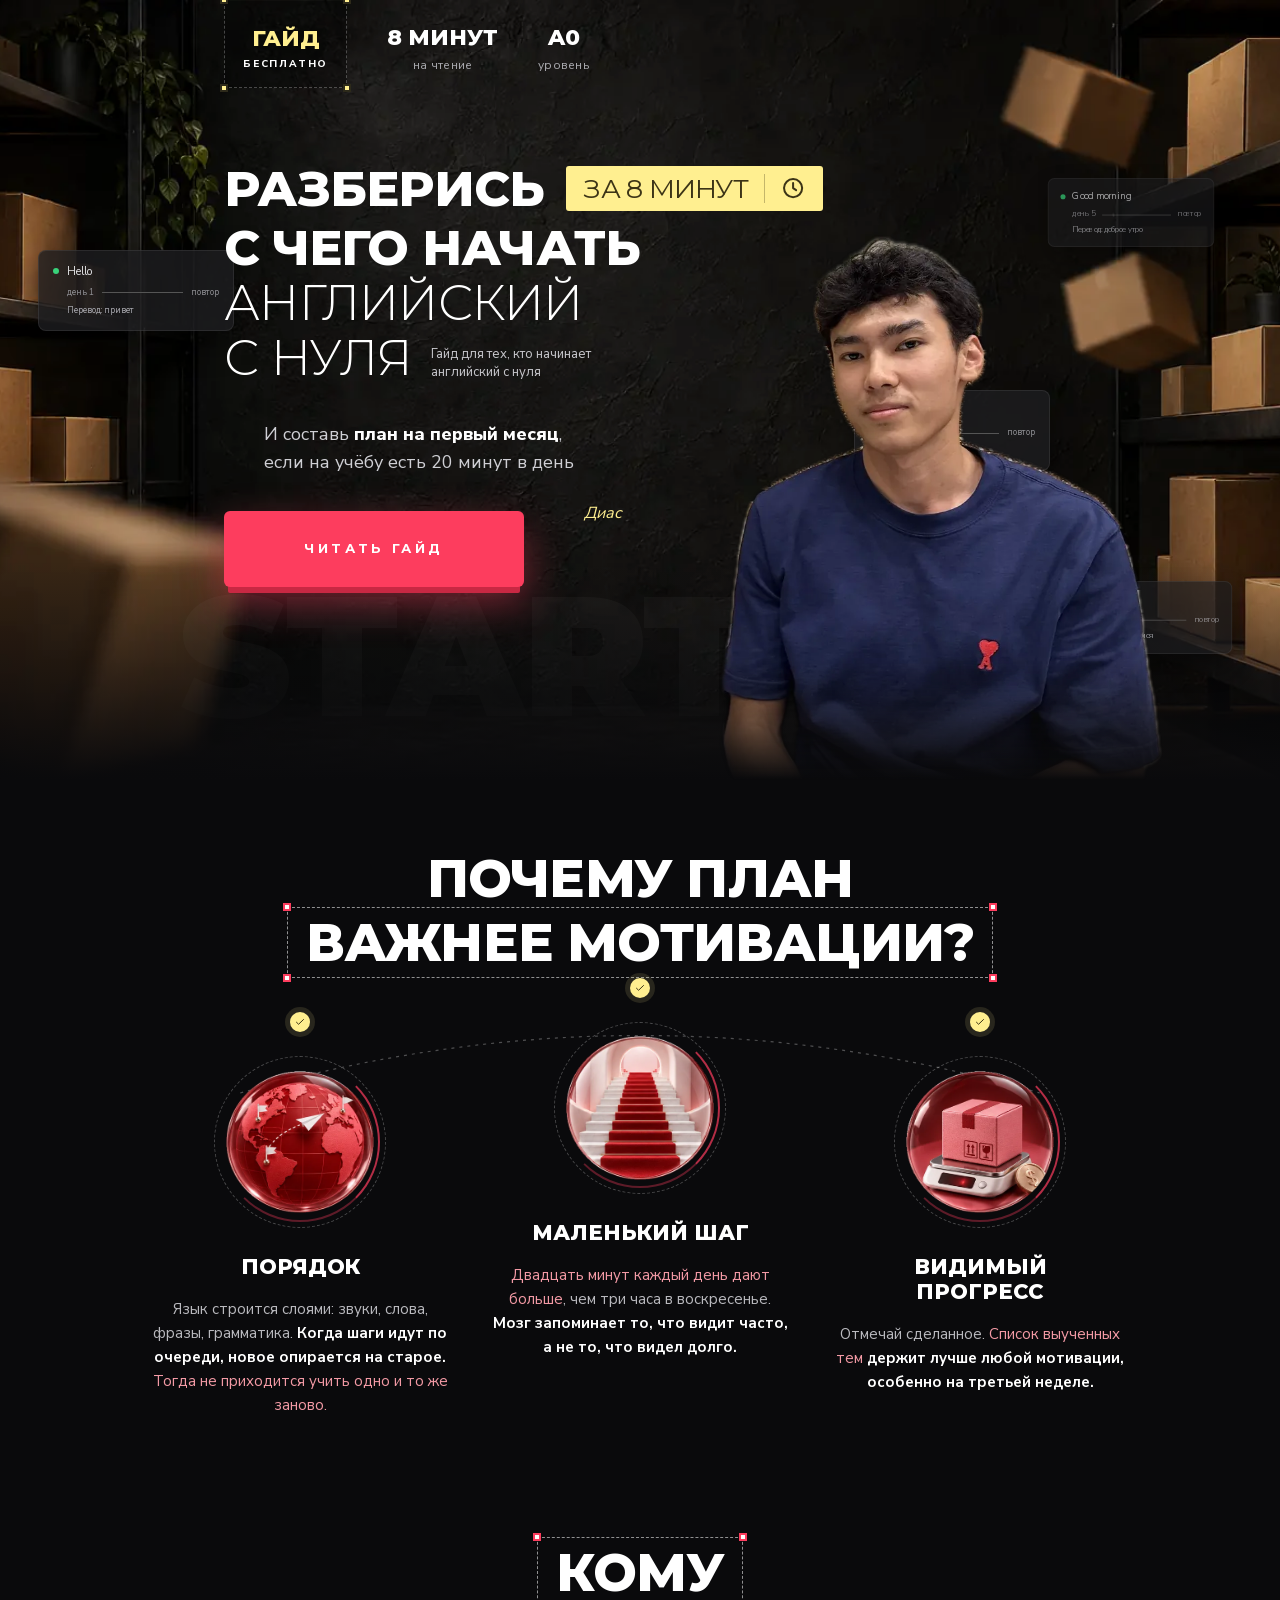
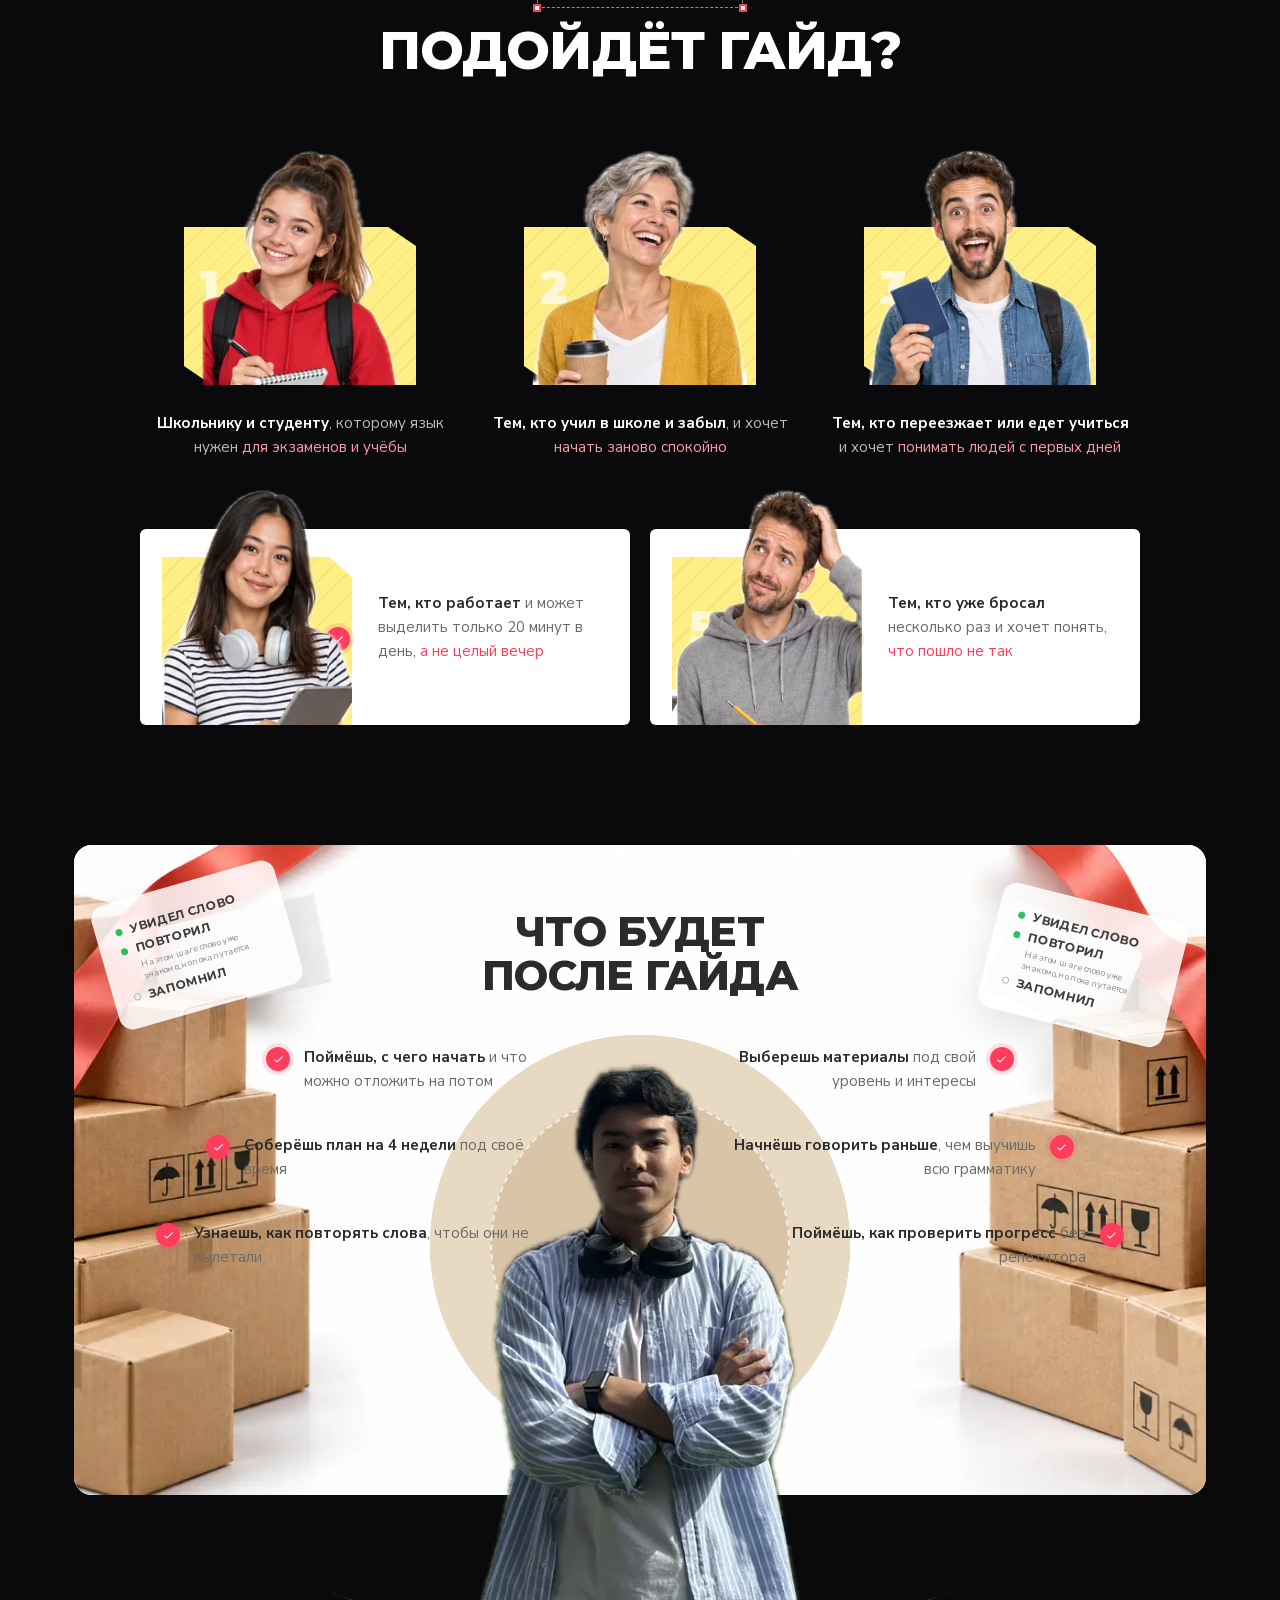
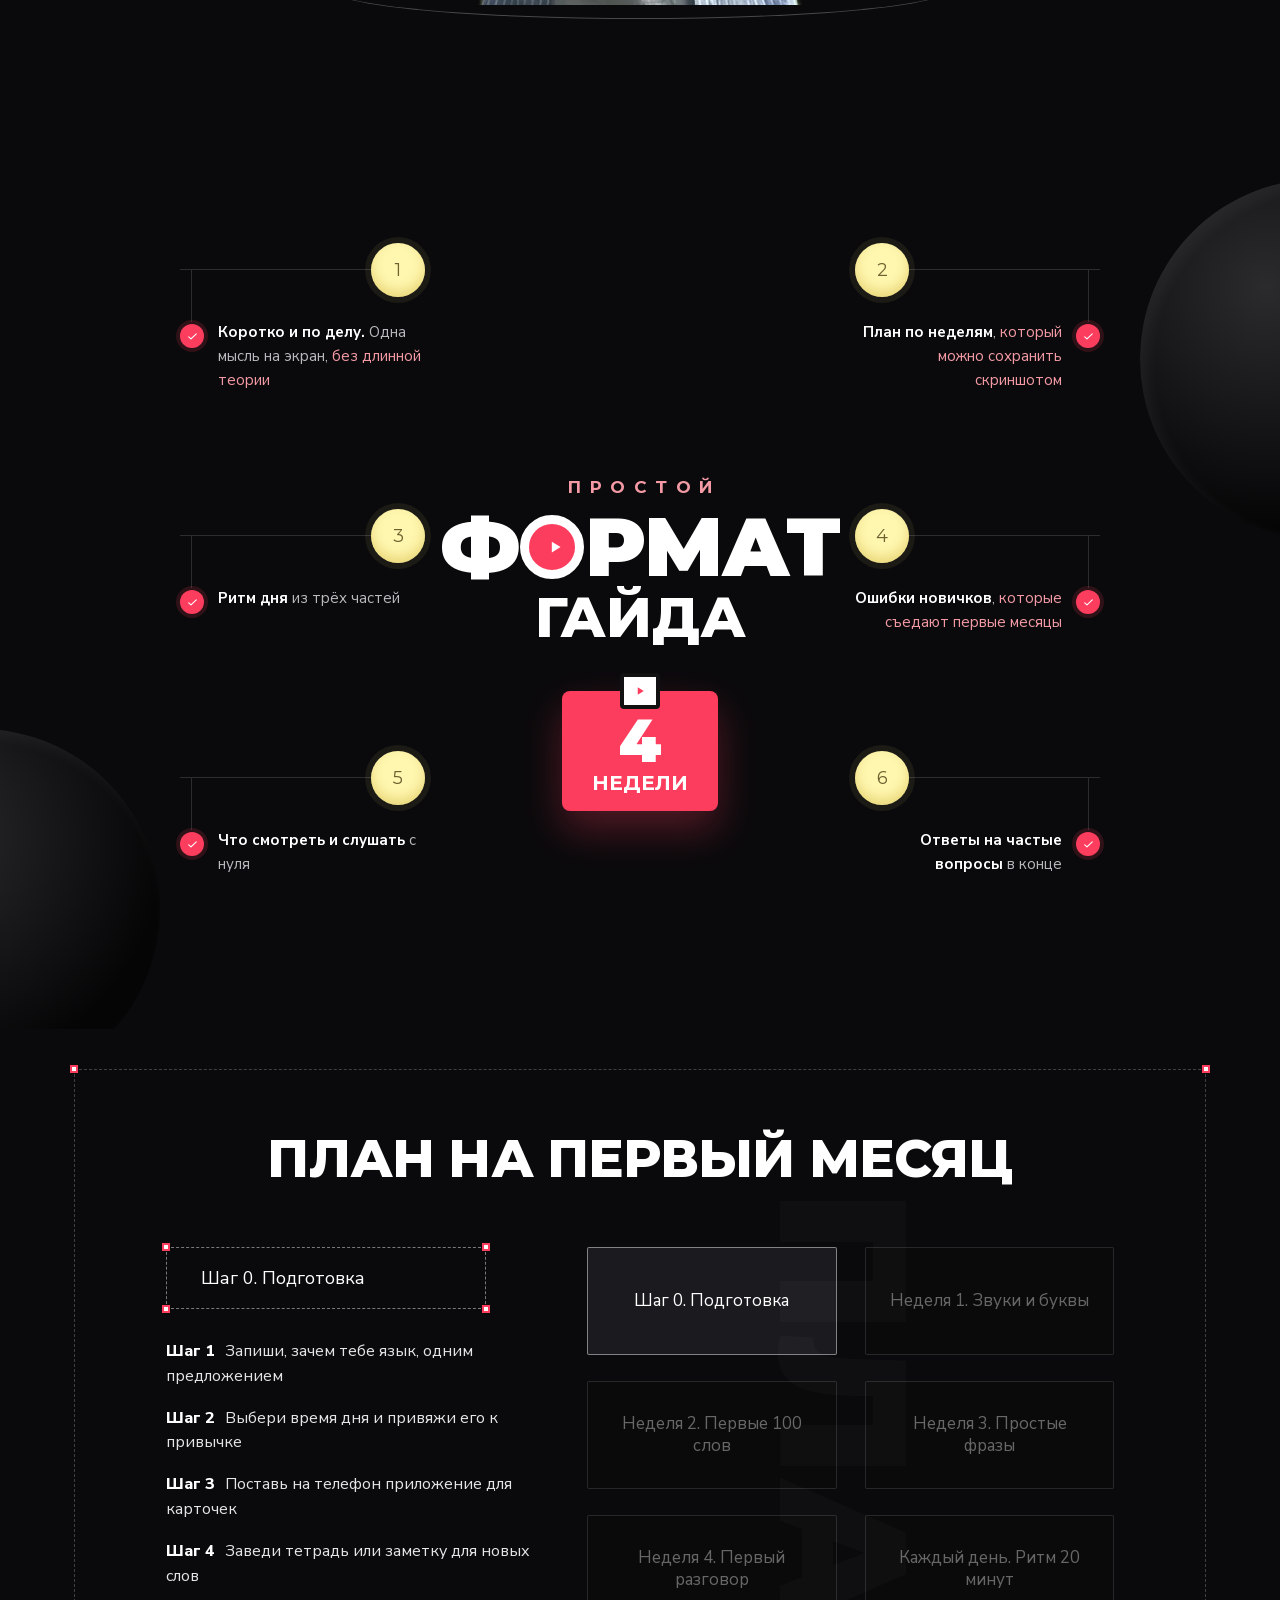
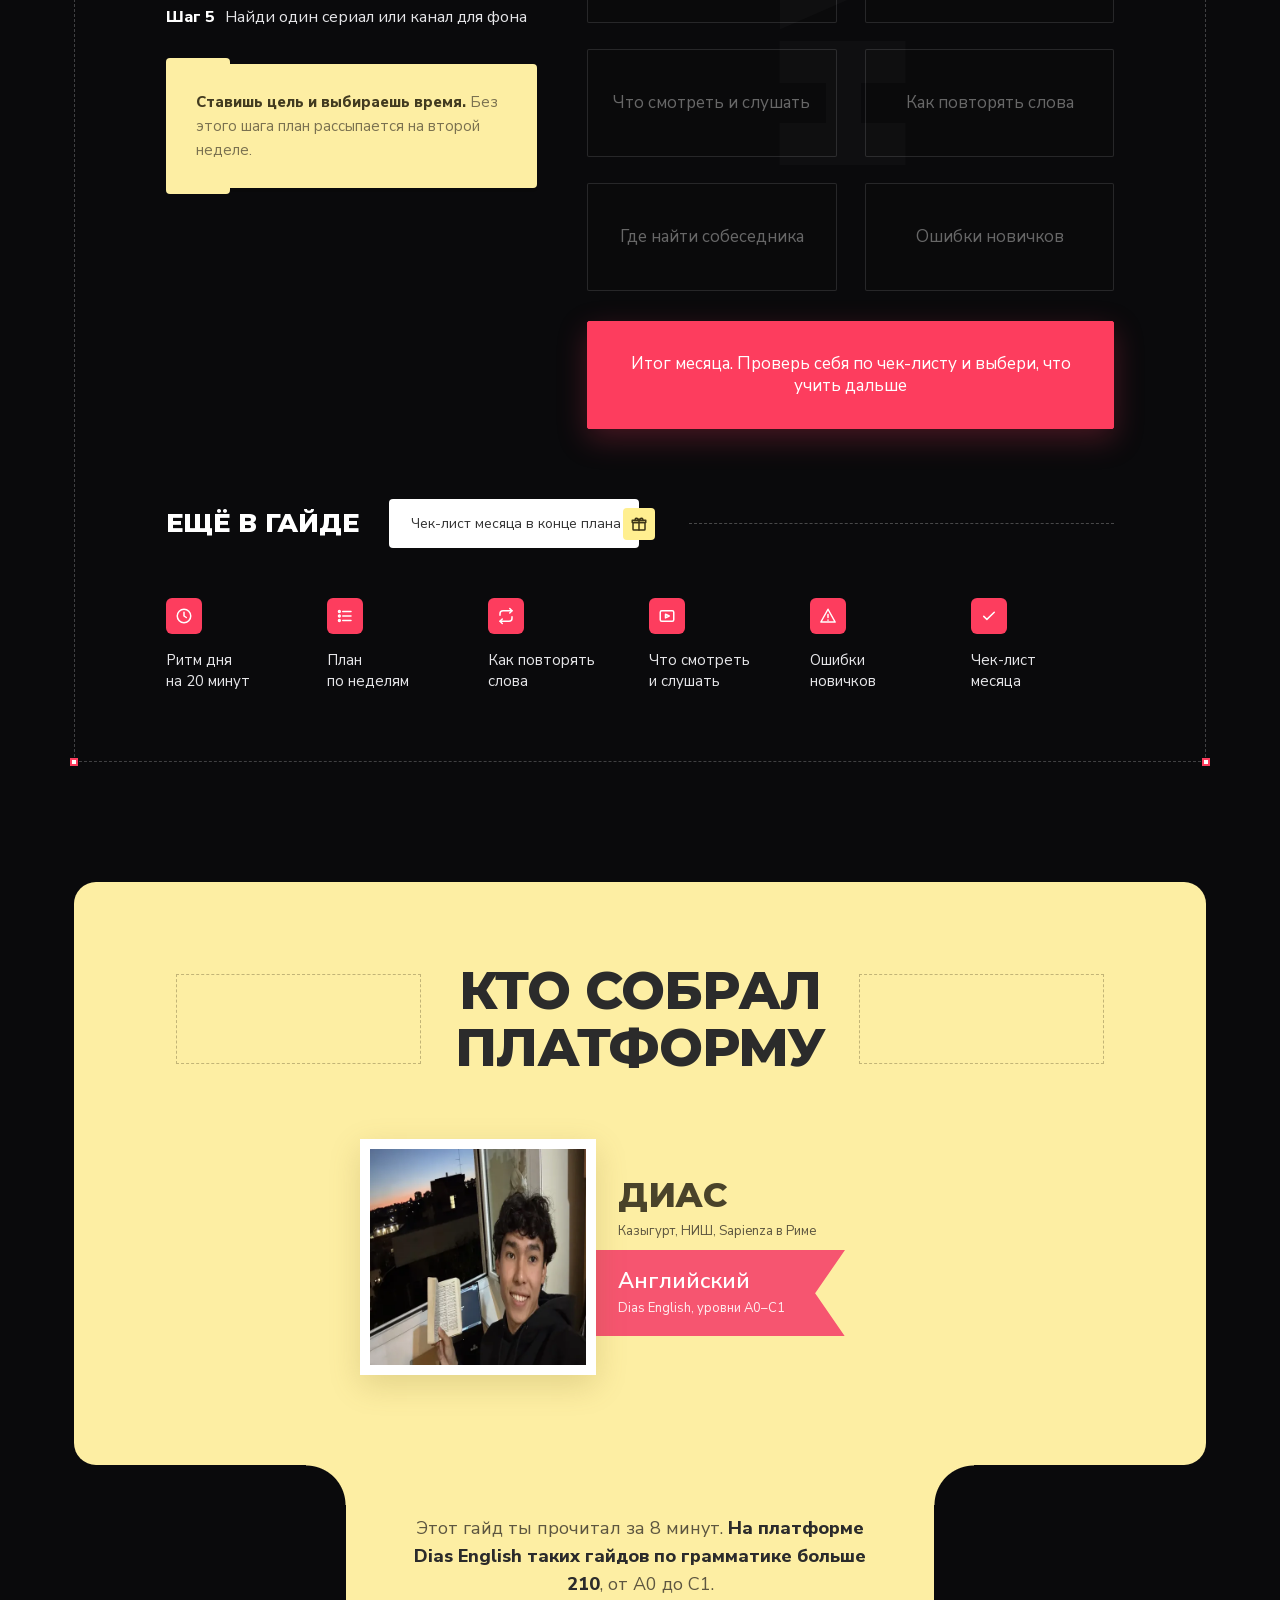
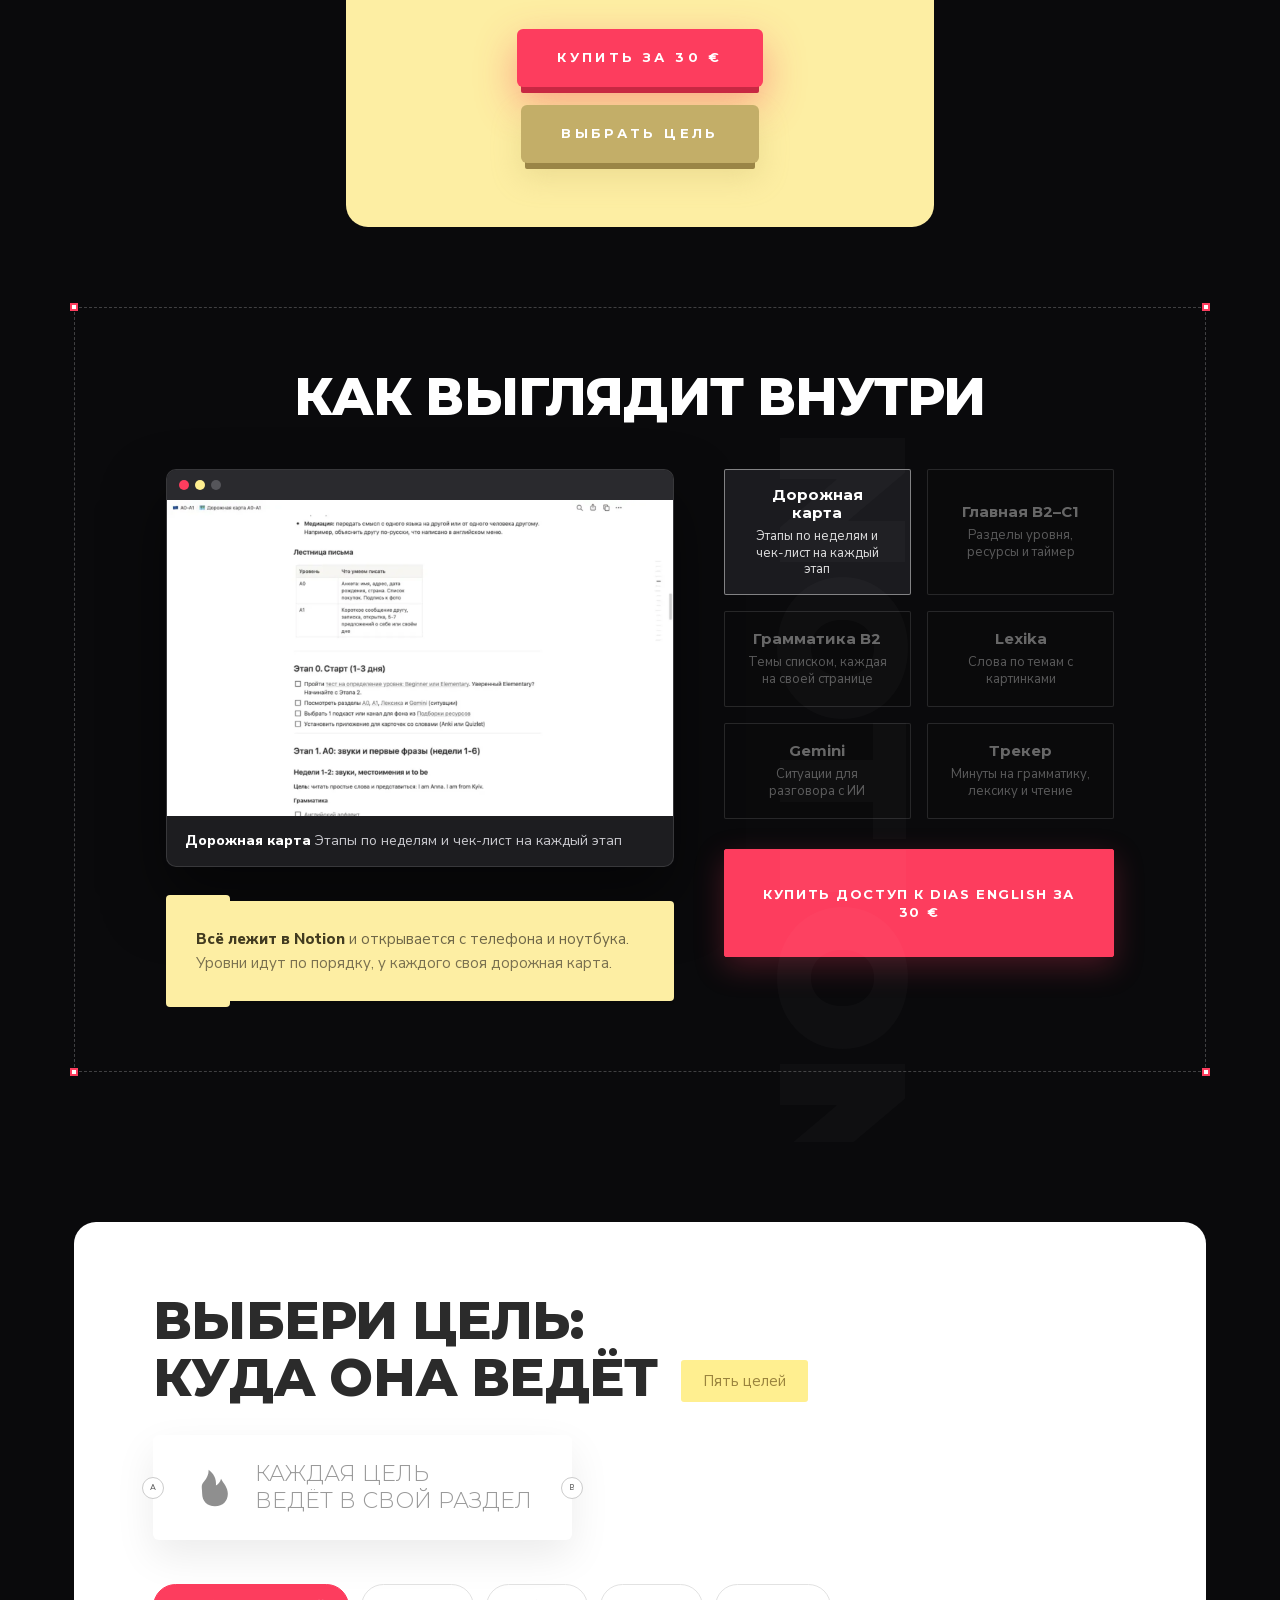
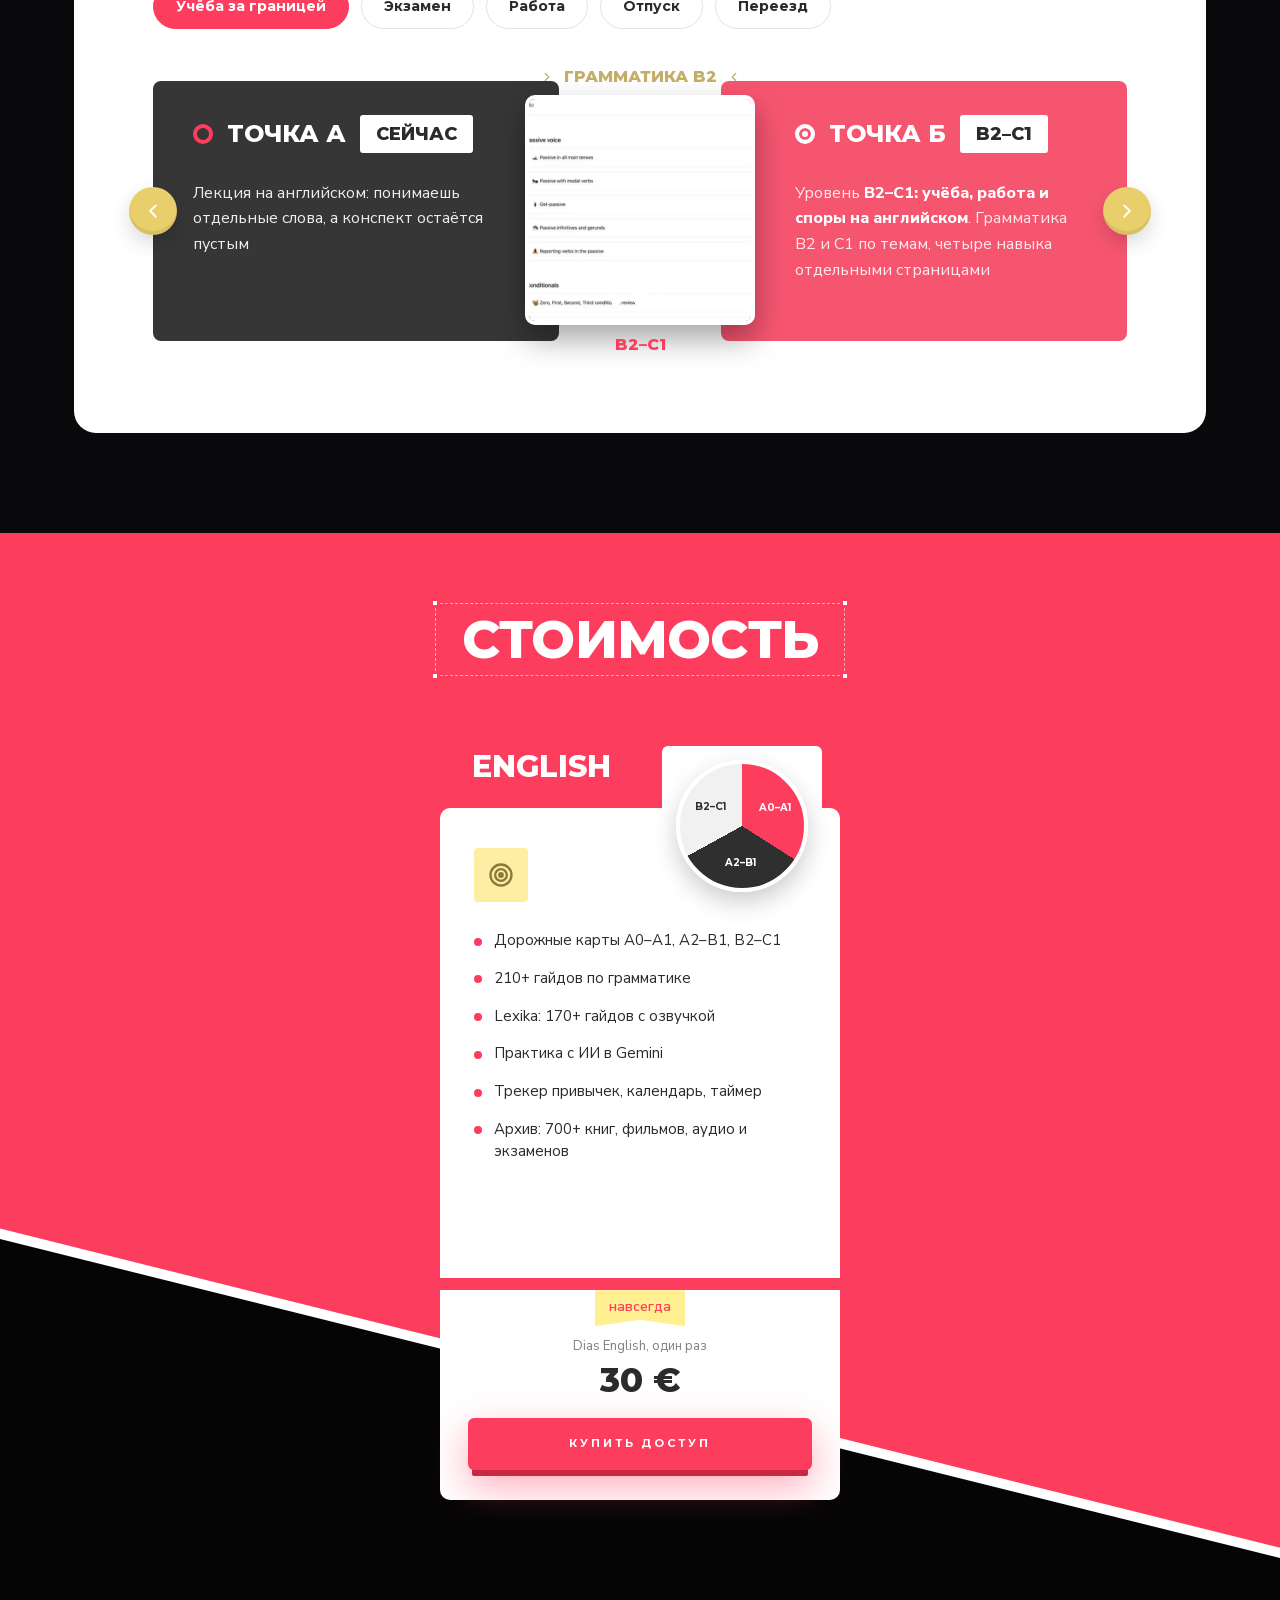
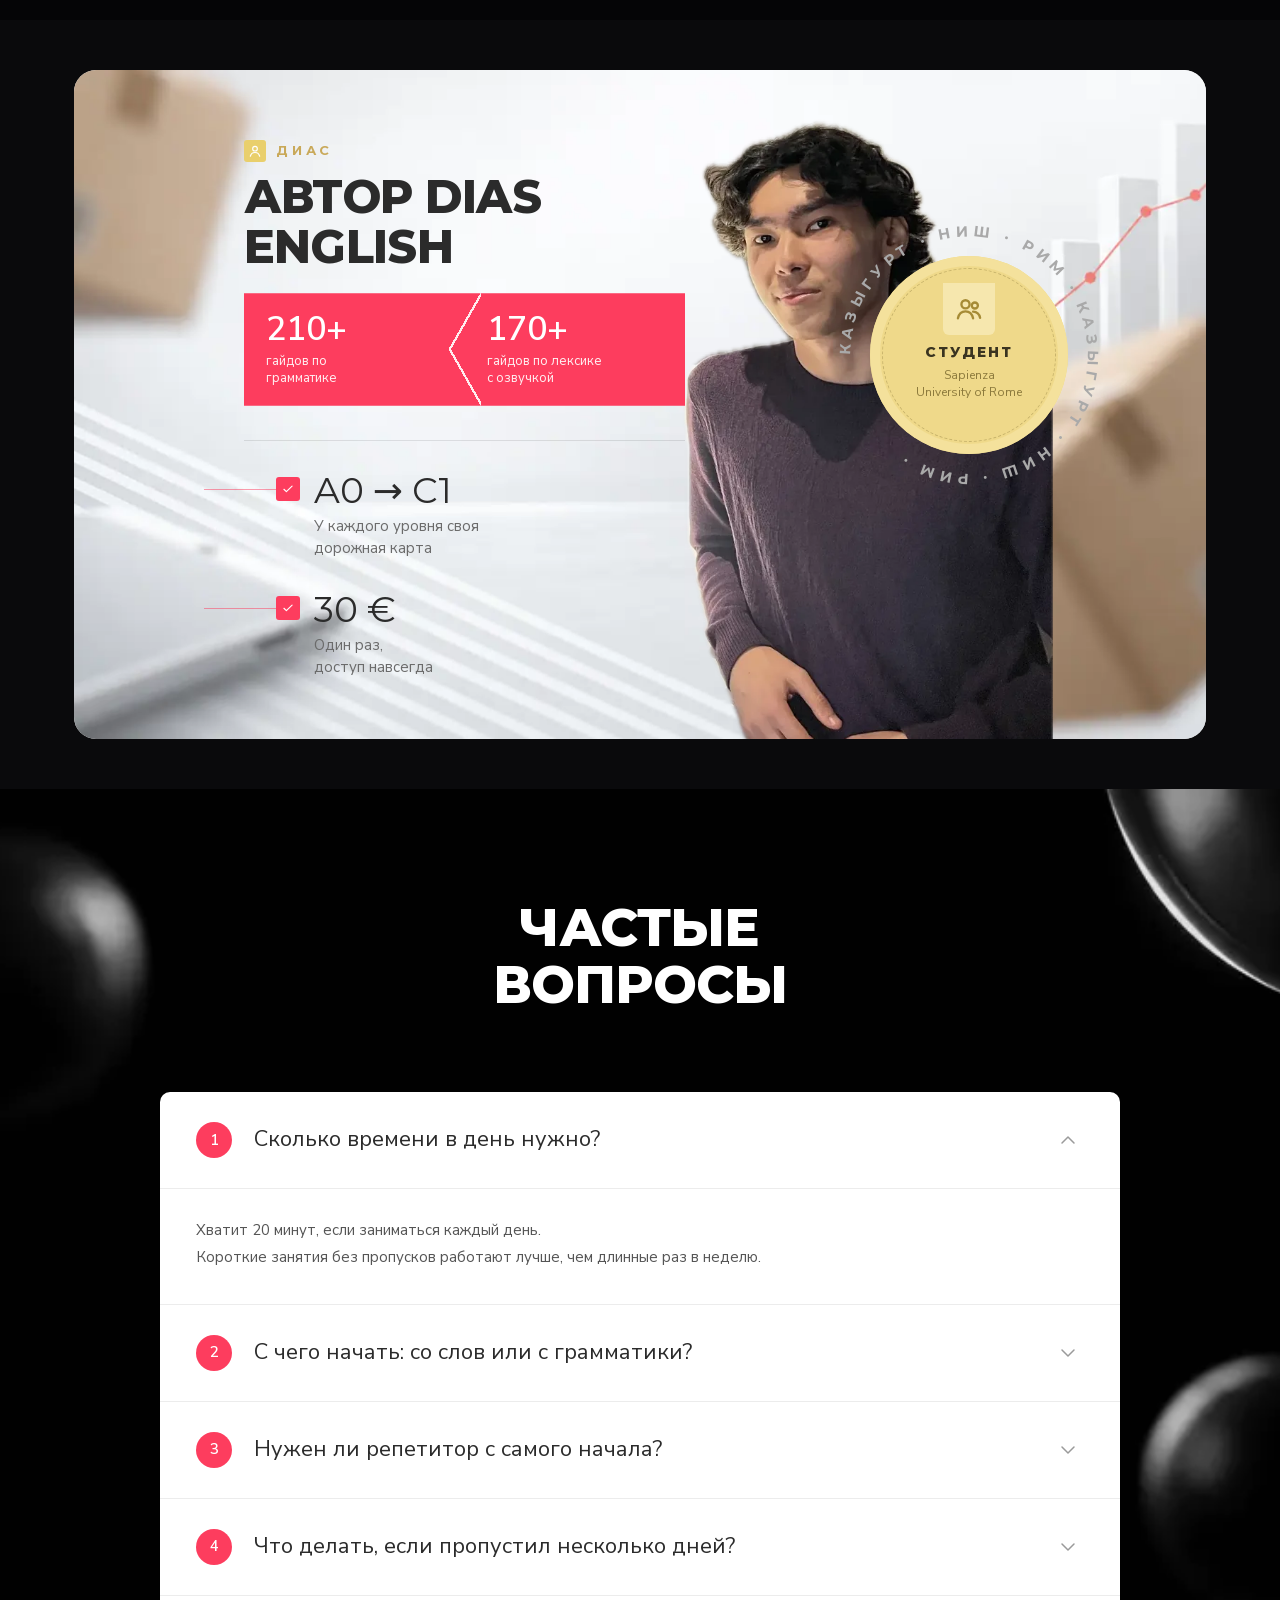
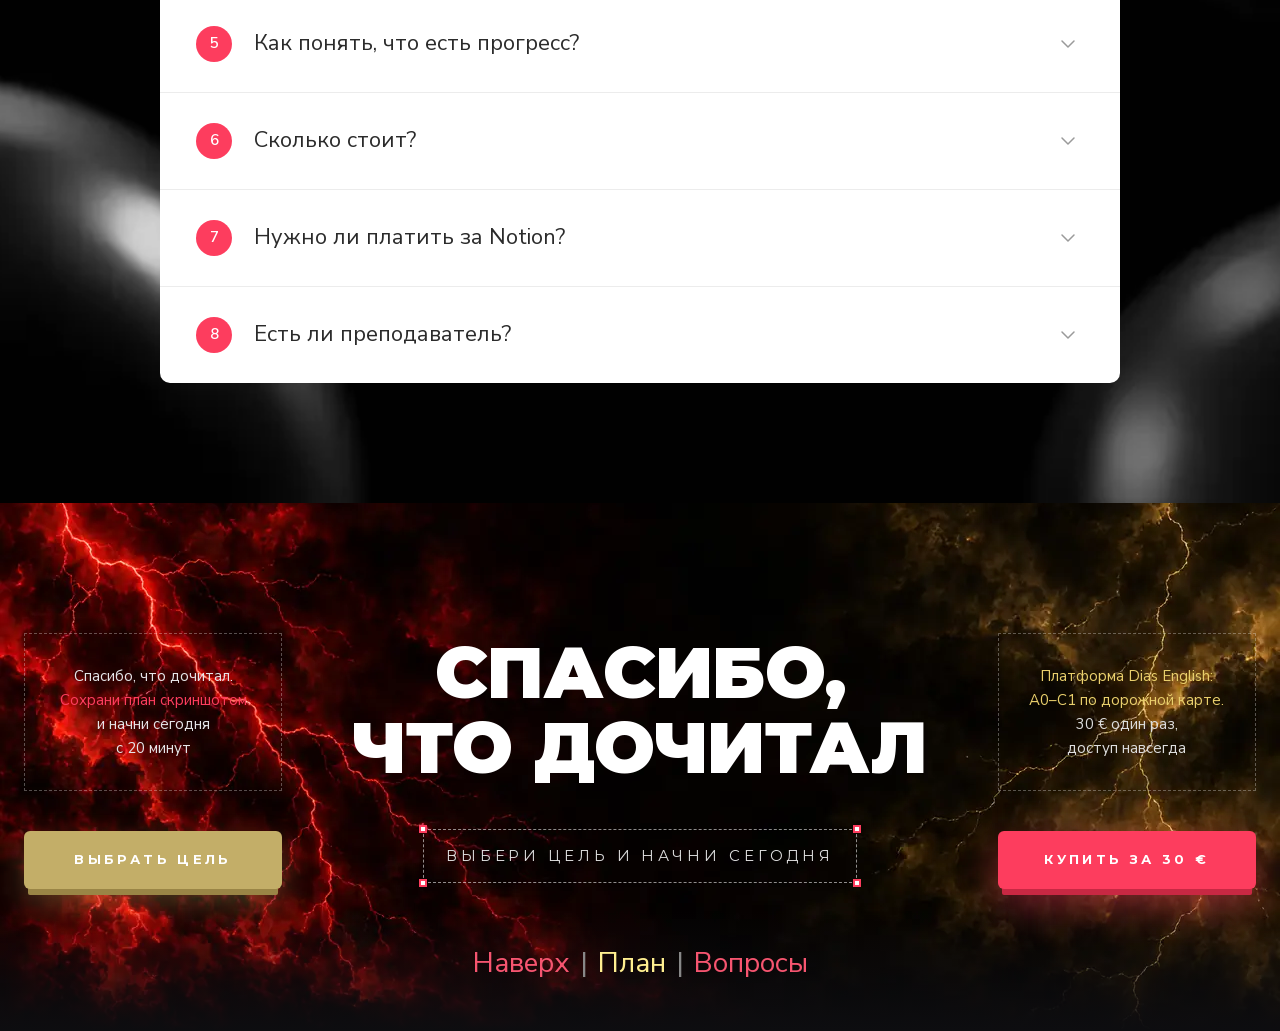
==== commit e71a4b94: "Сайт №03: вариации /en/ (Dias English) и /tr/ (Alterna Timur) с подходом «По целям», сборка build.py" ====
--- a/index.html
+++ b/index.html
@@ -2,24 +2,13 @@
 <html lang="ru">
 <head>
 <meta charset="utf-8">
-<meta name="viewport" content="width=device-width, initial-scale=1, viewport-fit=cover">
-<title>С чего начать новый язык с нуля: план на первый месяц</title>
-<meta name="description" content="Короткий гайд: с чего начать язык с нуля, план на 4 недели, ритм на 20 минут в день и ошибки новичков.">
-<meta name="theme-color" content="#0a0a0c">
-<meta property="og:title" content="С чего начать новый язык с нуля">
-<meta property="og:description" content="План на первый месяц и ритм на 20 минут в день.">
-<meta property="og:image" content="media/hero-bg.webp">
-<link rel="icon" href="data:image/svg+xml,%3Csvg xmlns='http://www.w3.org/2000/svg' viewBox='0 0 32 32'%3E%3Crect width='32' height='32' rx='7' fill='%23fd3d5e'/%3E%3Cpath d='M12 9l11 7-11 7z' fill='%23fff'/%3E%3C/svg%3E">
-<link rel="preload" href="assets/fonts/Montserrat-800-cyrillic.woff2" as="font" type="font/woff2" crossorigin>
-<link rel="preload" href="media/hero-bg.webp" as="image">
-<link rel="stylesheet" href="assets/fonts.css">
-<link rel="stylesheet" href="assets/style.css">
+<title>Переход</title>
+<meta name="robots" content="noindex">
+<meta http-equiv="refresh" content="0; url=en/">
+<link rel="canonical" href="en/">
+<script>location.replace('en/' + location.search + location.hash);</script>
 </head>
-<body>
-<main id="app"></main>
-<noscript><p style="padding:40px;text-align:center">Для этой страницы нужен JavaScript.</p></noscript>
-<script>window.SITE_MODE = 'full'; window.SITE_BASE = '';</script>
-<script src="content.js" defer></script>
-<script src="assets/app.js" defer></script>
+<body style="background:#0a0a0c;color:#fff;font-family:system-ui;padding:40px">
+<a href="en/" style="color:#ffef90">Открыть гайд</a>
 </body>
 </html>
